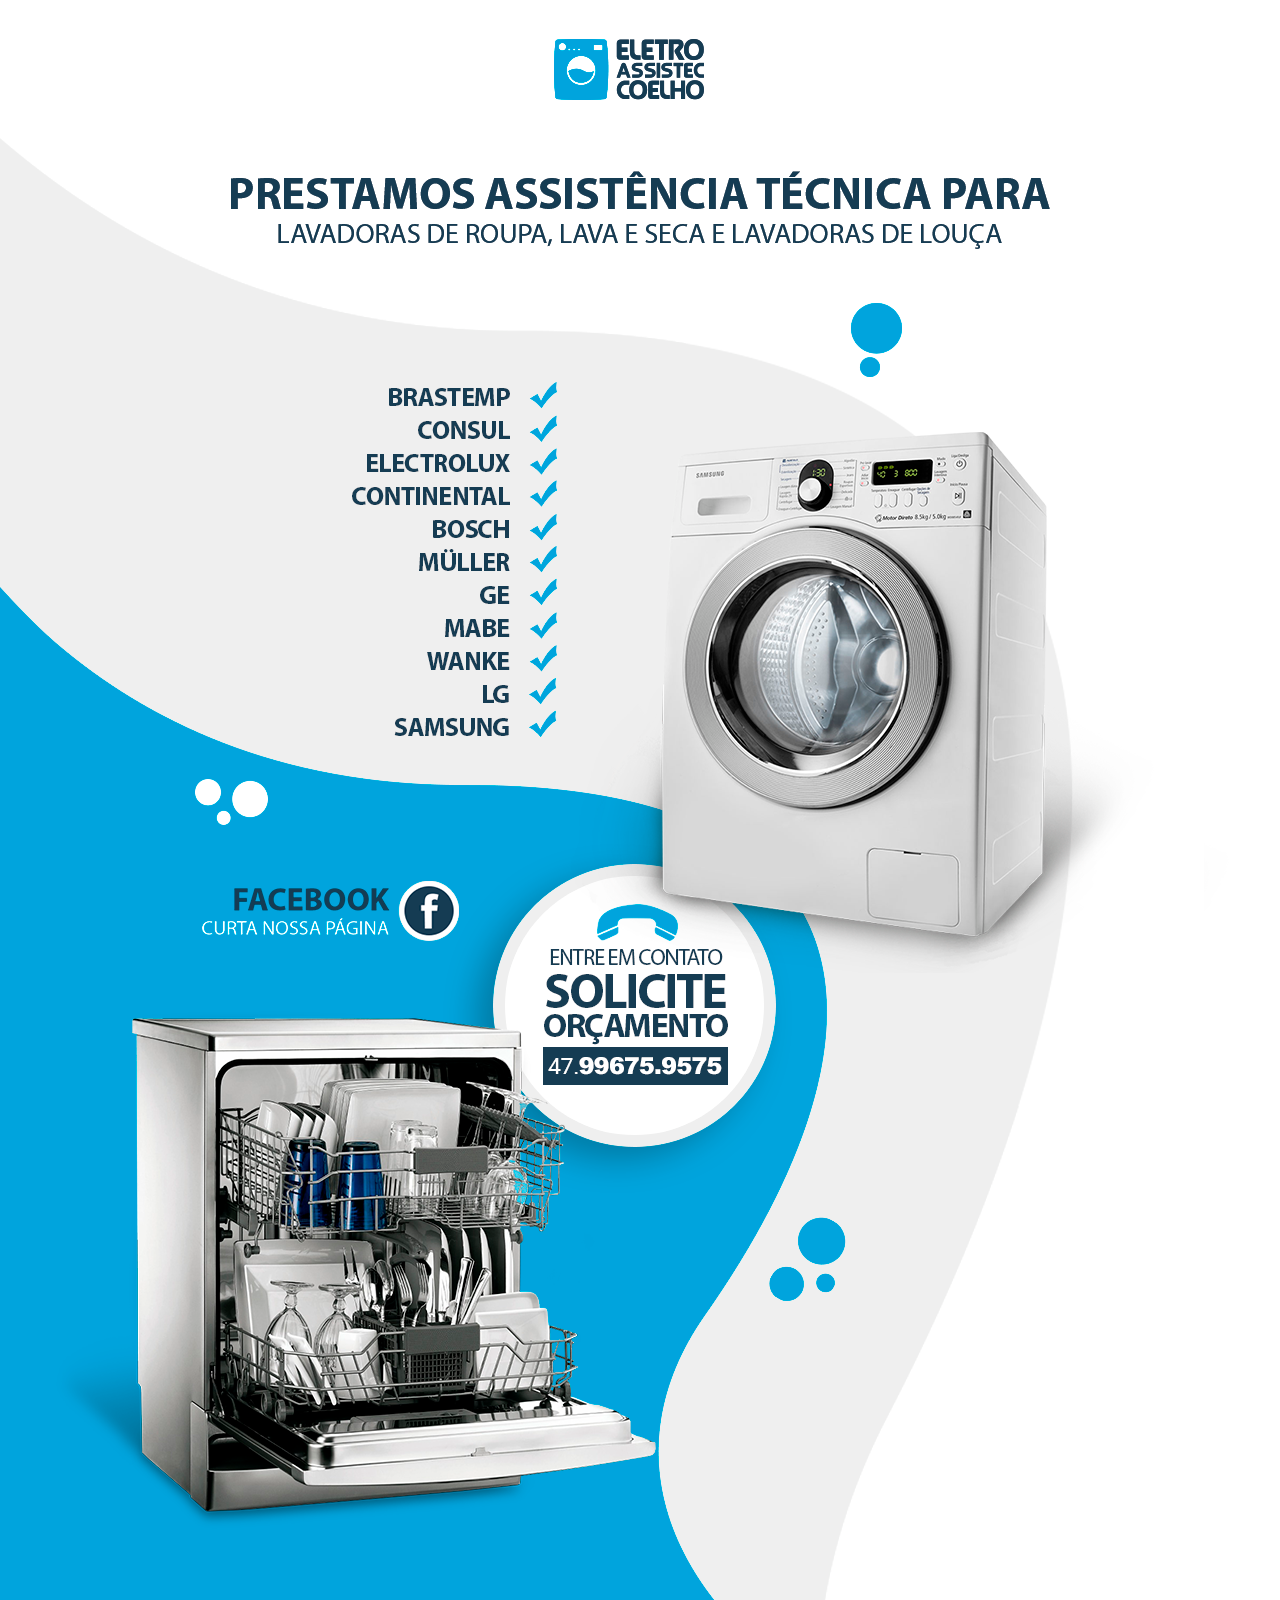
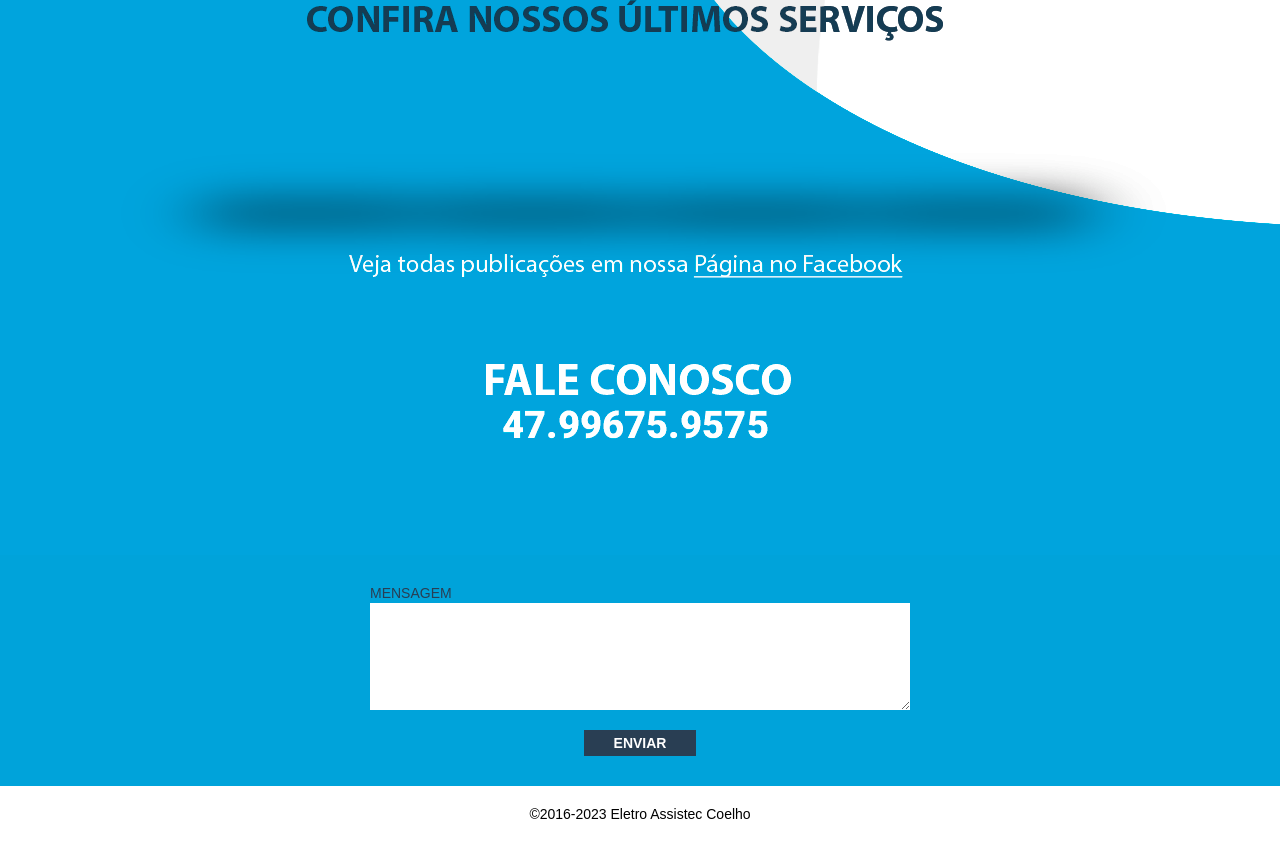
==== index.html @ fc6688aa "feat: install site" ====
<!DOCTYPE html>
<html>
  <head>
    <meta charset="utf-8" />
    <meta http-equiv="X-UA-Compatible" content="IE=edge" />
    <meta name="viewport" content="width=device-width,initial-scale=1" />
    <meta
      name="description"
      content="Conserto de máquinas de lavar roupas com qualidade e eficiência. Profissionais qualificados e atendimento ágil. Agende sua visita com a Assistec Coelho"
    />
    <meta
      name="keywords"
      content="Assistencia técnica, Brastemp, consul, electrolux, continental, bosch, müller, GE, Mabe, Wanke, LG, Samsung"
    />
    <title>Eletro Assistec Coelho</title>
    <link rel="icon" href="favicon.ico" />
    <style>
      * {
        -moz-box-sizing: border-box;
        -webkit-box-sizing: border-box;
        box-sizing: border-box;
      }
      html {
        -webkit-user-select: none;
        -moz-user-select: none;
        -ms-user-select: none;
        user-select: none;
      }
      body {
        background-repeat: no-repeat;
        background-position: center top;
        font: 14px 'Myriad Pro', Myriad, 'Liberation Sans', 'Nimbus Sans L',
          'Helvetica Neue', Helvetica, Arial, sans-serif;
        margin: 0;
      }
      @media (min-width: 650px) {
        body {
          background-image: url('img/screen-650.png');
        }
      }
      @media (min-width: 1040px) {
        body {
          background-image: url('img/screen-1024.png');
        }
      }
      footer {
        color: #000;
        line-height: 4em;
        text-align: center;
      }
      img {
        border: 0;
        display: block;
        margin: 0 auto;
      }
      ul a {
        display: block;
      }
      main {
        border: 0;
        clip: rect(0, 0, 0, 0);
        height: 1px;
        margin: -1px;
        overflow: hidden;
        padding: 0;
        position: absolute;
        width: 1px;
      }
      .nowrap {
        white-space: nowrap;
      }
      .hidden-xs {
        display: none;
      }
      @media (min-width: 650px) {
        .hidden-xs {
          display: inline-block;
        }
      }
      .visible-sm {
        display: none;
      }
      @media (min-width: 650px) and (max-width: 1039px) {
        .visible-sm {
          display: inline-block;
        }
        img.visible-sm {
          display: block;
        }
      }
      .visible-xs {
        display: block;
      }
      @media (min-width: 650px) {
        .visible-xs {
          display: none;
        }
      }
      .visible-lg {
        display: none;
      }
      @media (min-width: 1040px) {
        .visible-lg {
          display: inline-block;
        }
        img.visible-lg {
          display: block;
        }
      }
      .text-center {
        text-align: center;
      }
      .form-container {
        background: #00a3da;
      }
      .btn {
        background: #293e53;
        border-radius: 0;
        border-width: 0;
        color: #fff;
        cursor: pointer;
        font-size: 14px;
        font-weight: bold;
        margin: 10px 0 0;
        padding: 5px 30px;
      }
      form {
        display: block;
        margin: 0 auto;
        max-width: 600px;
        overflow: hidden;
        padding: 30px;
      }
      label {
        color: #293e53;
        display: block;
        margin-bottom: 2px;
      }
      input,
      textarea {
        background: #fff;
        border-radius: 0;
        border-width: 0;
        display: block;
        padding: 10px;
        width: 100%;
      }
      textarea {
        height: 8em;
      }
      .form-control {
        margin-bottom: 10px;
        width: 100%;
      }
      @media (min-width: 650px) {
        .form-control {
          float: left;
          width: 48%;
        }
        .form-control:nth-child(even) {
          float: right;
        }
        .form-control.full-width {
          width: 100%;
        }
      }
      .jcarousel-wrapper {
        display: none;
        left: 50%;
        position: absolute;
      }
      @media (min-width: 650px) {
        .jcarousel-wrapper {
          display: block;
          margin-left: -250px;
          top: 1050px;
          width: 500px;
        }
      }
      @media (min-width: 1040px) {
        .jcarousel-wrapper {
          margin-left: -450px;
          top: 1680px;
          width: 900px;
        }
      }
      .jcarousel {
        overflow: hidden;
        position: relative;
        width: 100%;
      }
      .jcarousel a {
        background: #fff;
        display: block;
        margin: 0 5px;
        padding-top: 75%;
        position: relative;
      }
      .jcarousel img {
        display: block;
        height: auto !important;
        left: 50%;
        position: absolute;
        top: 50%;
        -moz-transform: translate(-50%, -50%);
        -webkit-transform: translate(-50%, -50%);
        transform: translate(-50%, -50%);
        width: 100%;
      }
      .jcarousel li {
        width: 200px;
        float: left;
      }
      .jcarousel ul {
        list-style: none;
        margin: 0;
        padding: 0;
        position: relative;
        width: 20000em;
      }
      .jcarousel-control {
        background: #293e53;
        border-radius: 50%;
        color: #fff;
        height: 50px;
        line-height: 40px;
        margin-top: -25px;
        position: absolute;
        text-align: center;
        text-decoration: none;
        top: 50%;
        width: 50px;
      }
      .jcarousel-control::before {
        border-color: transparent;
        border-style: solid;
        border-width: 13px;
        content: '';
        font-size: 0;
      }
      .jcarousel-control-prev {
        left: -55px;
      }
      .jcarousel-control-prev::before {
        border-left-width: 0;
        border-right-color: white;
        margin-left: -5px;
      }
      .jcarousel-control-next {
        right: -55px;
      }
      .jcarousel-control-next::before {
        border-left-color: white;
        border-right-width: 0;
        margin-right: -5px;
      }
      .alert {
        border-radius: 4px;
        border: 1px solid transparent;
        box-shadow: 3px 2px 7px rgba(0, 0, 0, 0.5);
        font-size: 120%;
        left: 50%;
        margin: 15px;
        padding: 20px 30px;
        position: fixed;
        top: 0;
        transform: translate(-50%, 0);
      }
      .alert > *:first-child {
        margin-top: 0;
      }
      .alert > *:last-child {
        margin-bottom: 0;
      }
      .alert.success {
        color: #3c763d;
        background-color: #dff0d8;
        border-color: #d6e9c6;
      }
      .alert.warning {
        color: #8a6d3b;
        background-color: #fcf8e3;
        border-color: #faebcc;
      }
      .developer {
        background: url('img/grupow.png') no-repeat center;
        display: inline-block;
        height: 11px;
        overflow: hidden;
        text-indent: -999em;
        width: 69px;
      }
    </style>
  </head>
  <body>
    <main>
      <header>
        <h1>Eletro Assistec Coelho</h1>
        <h2>
          Procurando assistência técnica confiável para consertar sua máquina de lavar roupas, lava e seca?
          A Assistec Coelho oferece serviços especializados em reparos de máquinas de lavar roupas, lava e seca e lavadoras de louça com profissionais qualificados e experientes.
          Entre em contato conosco para agendar uma visita técnica e ter sua máquina funcionando como nova novamente!
        </h2>
      </header>
      <ul>
        <li>Brastemp</li>
        <li>Consul</li>
        <li>Electrolux</li>
        <li>Continental</li>
        <li>Bosch</li>
        <li>M&uuml;ller</li>
        <li>GE</li>
        <li>Mabe</li>
        <li>Wanke</li>
        <li>LG</li>
        <li>Samsung</li>
      </ul>
      <h3>Entre em contato solicite orçamento</h3>
      <address>
        <ul>
          <li>47 9 9675-9575 (Tim)</li>
        </ul>
      </address>
    </main>

    <!-- XS -->
    <img
      usemap="#map-xs"
      class="visible-xs"
      src="img/screen.png"
      width="650"
      height="1218"
      orgWidth="650"
      orgHeight="1218"
      alt=""
      style="width: 100% !important; height: auto !important"
    />
    <!-- SM -->
    <img
      usemap="#map-sm"
      class="visible-sm"
      src="img/blank-650.png"
      width="650"
      height="1373"
      orgWidth="650"
      orgHeight="1373"
      alt=""
    />
    <!-- LG -->
    <img
      usemap="#map-lg"
      class="visible-lg"
      src="img/blank-1024.png"
      width="1024"
      height="2155"
      orgWidth="1024"
      orgHeight="2155"
      alt=""
    />

    <div class="form-container">
      <form action="https://wa.me/5547996759575" method="GET" enctype="multipart/form-data">
        <div class="form-control full-width">
          <label for="mensagem">MENSAGEM</label>
          <textarea name="text" id="mensagem" required></textarea>
        </div>

        <div class="text-center">
          <button type="submit" class="btn">ENVIAR</button>
        </div>
      </form>
    </div>

    <footer>
      <span class="nowrap">&copy;2016-2023 Eletro Assistec Coelho</span>
      <!-- &nbsp; | &nbsp;
      <span class="nowrap">
        <span class="hidden-xs">Desenvolvimento</span>
        <a href="http://www.grupow.com.br/" target="_blank" class="developer"
          >GRUPOW</a
        >
      </span> -->
    </footer>

    <!-- XS -->
    <map id="map-xs" name="map-xs">
      <area
        title="Solicite orçamento"
        shape="rect"
        coords="204,341,422,563"
        target="_blank"
        href="https://wa.me/5547996759575"
      />
      <area
        title="Curta nossa página"
        shape="rect"
        coords="216,949,434,1021"
        target="_blank"
        href="https://www.facebook.com/Eletromaquinasdelavarroupascoelho/"
      />
    </map>
    <!-- SM -->
    <map id="map-sm" name="map-sm">
      <area
        title="Solicite orçamento"
        shape="rect"
        coords="229,545,409,732"
        target="_blank"
        href="https://wa.me/5547996759575"
      />
      <area
        title="Curta nossa página"
        shape="rect"
        coords="40,553,220,603"
        target="_blank"
        href="https://www.facebook.com/Eletromaquinasdelavarroupascoelho/"
      />
      <area
        title="Curta nossa página"
        shape="rect"
        coords="356,1172,505,1193"
        target="_blank"
        href="https://www.facebook.com/Eletromaquinasdelavarroupascoelho/"
      />
    </map>
    <!-- LG -->
    <map id="map-lg" name="map-lg">
      <area
        title="Solicite orçamento"
        shape="rect"
        coords="361,859,654,1154"
        target="_blank"
        href="https://wa.me/5547996759575"
      />
      <area
        title="Curta nossa página"
        shape="rect"
        coords="62,874,345,946"
        target="_blank"
        href="https://www.facebook.com/Eletromaquinasdelavarroupascoelho/"
      />
      <area
        title="Curta nossa página"
        shape="rect"
        coords="551,1830,798,1894"
        target="_blank"
        href="https://www.facebook.com/Eletromaquinasdelavarroupascoelho/"
      />
    </map>

    <script
      src="https://code.jquery.com/jquery-1.12.3.min.js"
      integrity="sha256-aaODHAgvwQW1bFOGXMeX+pC4PZIPsvn2h1sArYOhgXQ="
      crossorigin="anonymous"
    ></script>
    <script src="js/jquery.rwdImageMaps.min.js"></script>
    <script src="js/jquery.jcarousel.min.js"></script>
    <script src="js/jquery.maskedinput.min.js"></script>
    <script src="vendor/fancybox/jquery.fancybox.pack.js"></script>
    <link rel="stylesheet" href="vendor/fancybox/jquery.fancybox.css" />
    <script>
      $(document).ready(function (e) {
        $('[type="tel"]')
          .focusout(function () {
            var p, e;
            e = $(this);
            e.unmask();
            p = e.val().replace(/\D/g, '');
            if (p.length > 10) {
              e.mask('(99) 99999-999?9');
            } else {
              e.mask('(99) 9999-9999?9');
            }
          })
          .trigger('focusout');

        $('[rel="fancybox"]').fancybox();
        $('img[usemap]').rwdImageMaps();

        $('.jcarousel')
          .on('jcarousel:reload jcarousel:create', function () {
            var carousel = $(this),
              width = carousel.innerWidth();
            if (width >= 900) {
              width = width / 5;
            } else {
              width = width / 4;
            }
            carousel.jcarousel('items').css('width', Math.ceil(width) + 'px');
          })
          .jcarousel({ wrap: 'circular' });

        $('.jcarousel-control-prev').jcarouselControl({ target: '-=1' });
        $('.jcarousel-control-next').jcarouselControl({ target: '+=1' });
      });
    </script>
  </body>
</html>
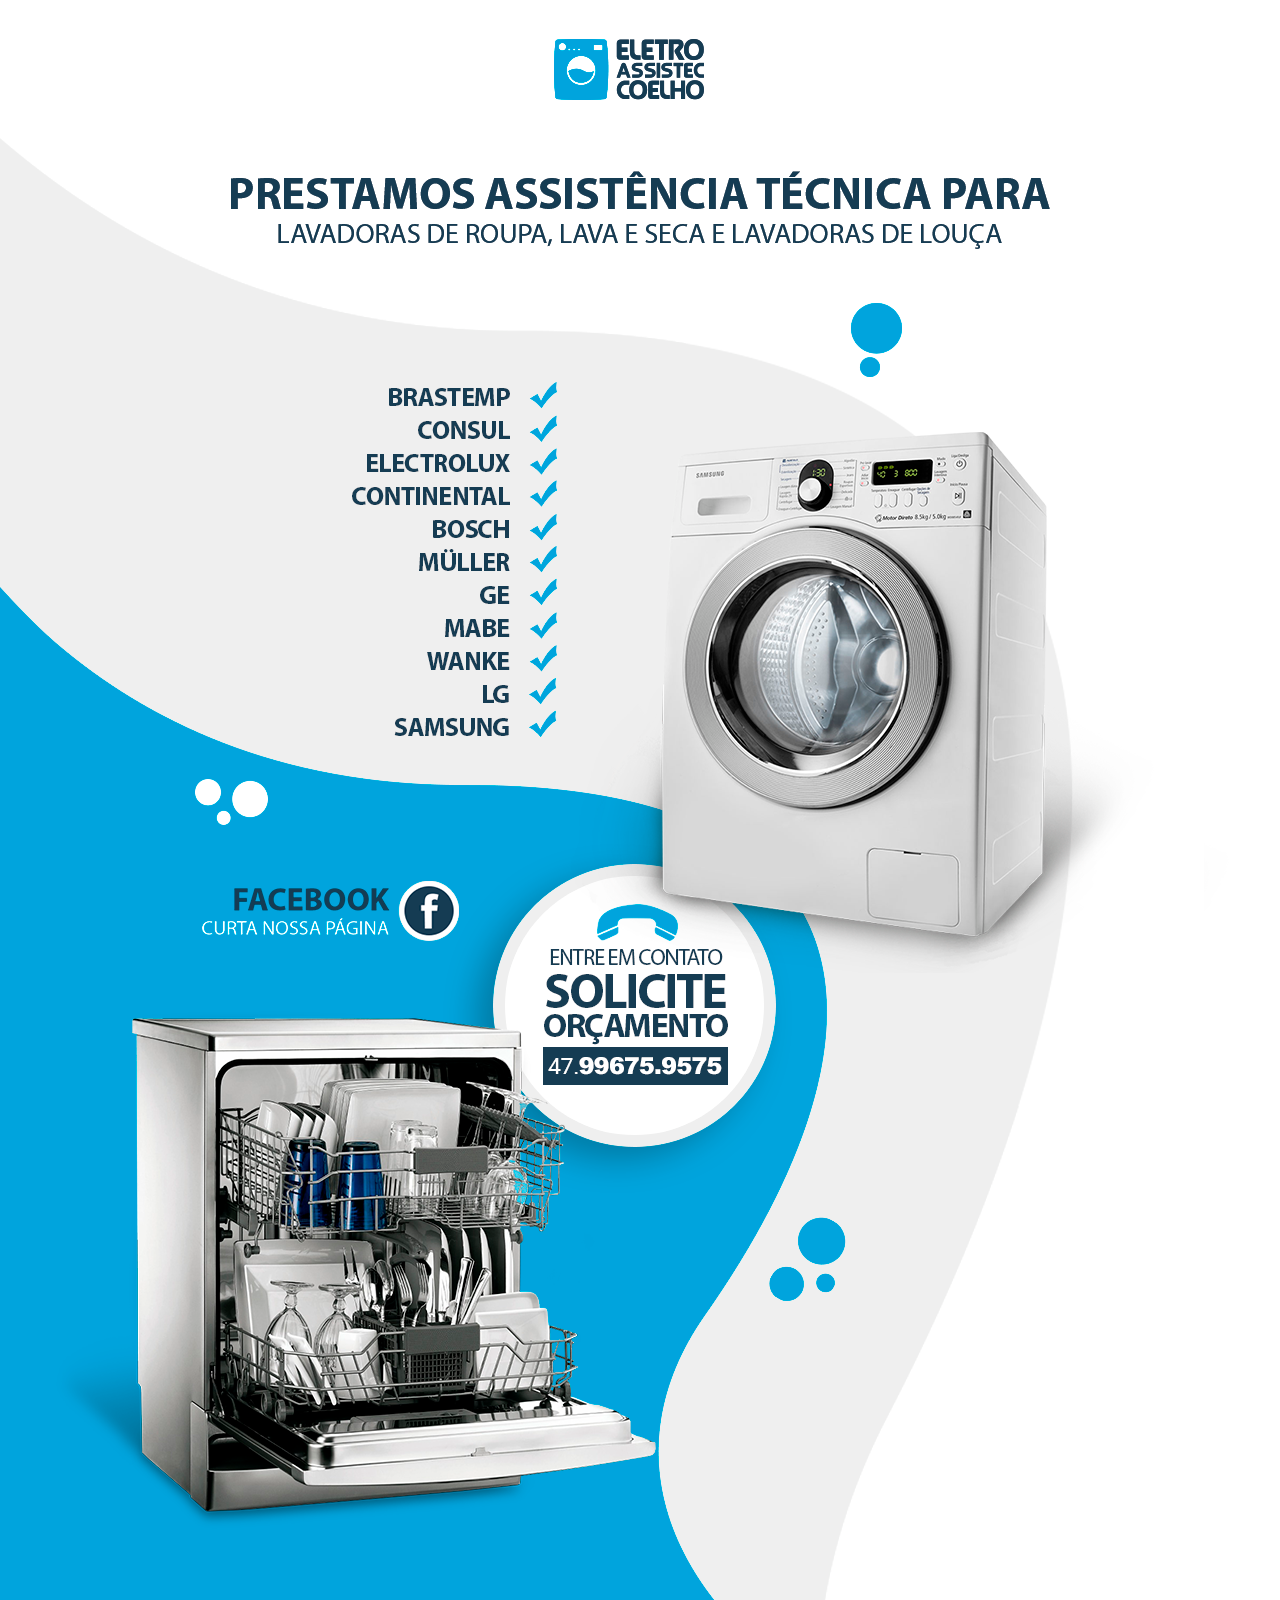
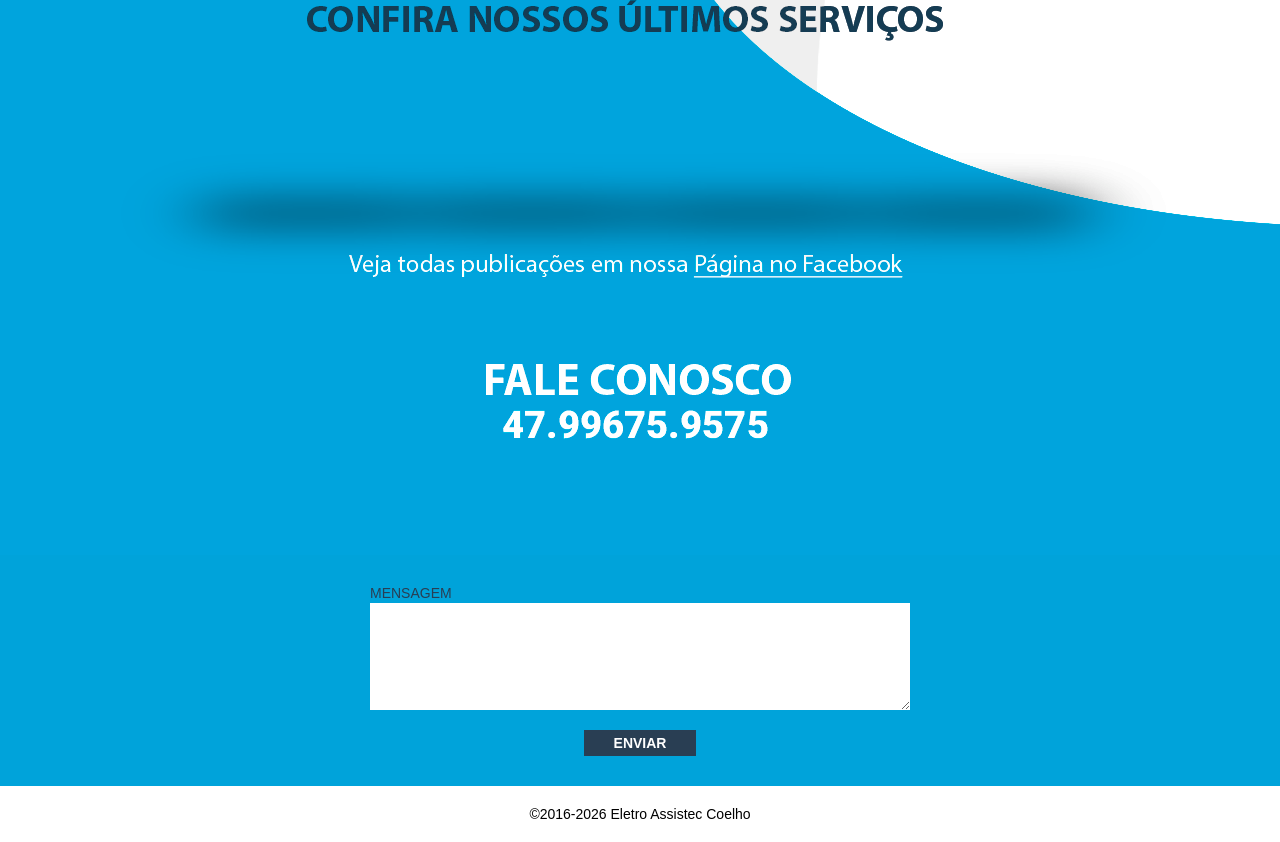
==== commit 0ad0fb0a: "feat: add google tag" ====
--- a/index.html
+++ b/index.html
@@ -14,6 +14,15 @@
     />
     <title>Eletro Assistec Coelho</title>
     <link rel="icon" href="favicon.ico" />
+    <!-- Google tag (gtag.js) -->
+    <script async src="https://www.googletagmanager.com/gtag/js?id=AW-932054382"></script>
+    <script>
+      window.dataLayer = window.dataLayer || [];
+      function gtag(){dataLayer.push(arguments);}
+      gtag('js', new Date());
+
+      gtag('config', 'AW-932054382');
+    </script>
     <style>
       * {
         -moz-box-sizing: border-box;
@@ -372,7 +381,7 @@
     </div>
 
     <footer>
-      <span class="nowrap">&copy;2016-2023 Eletro Assistec Coelho</span>
+      <span class="nowrap">&copy;2016-2026 Eletro Assistec Coelho</span>
       <!-- &nbsp; | &nbsp;
       <span class="nowrap">
         <span class="hidden-xs">Desenvolvimento</span>
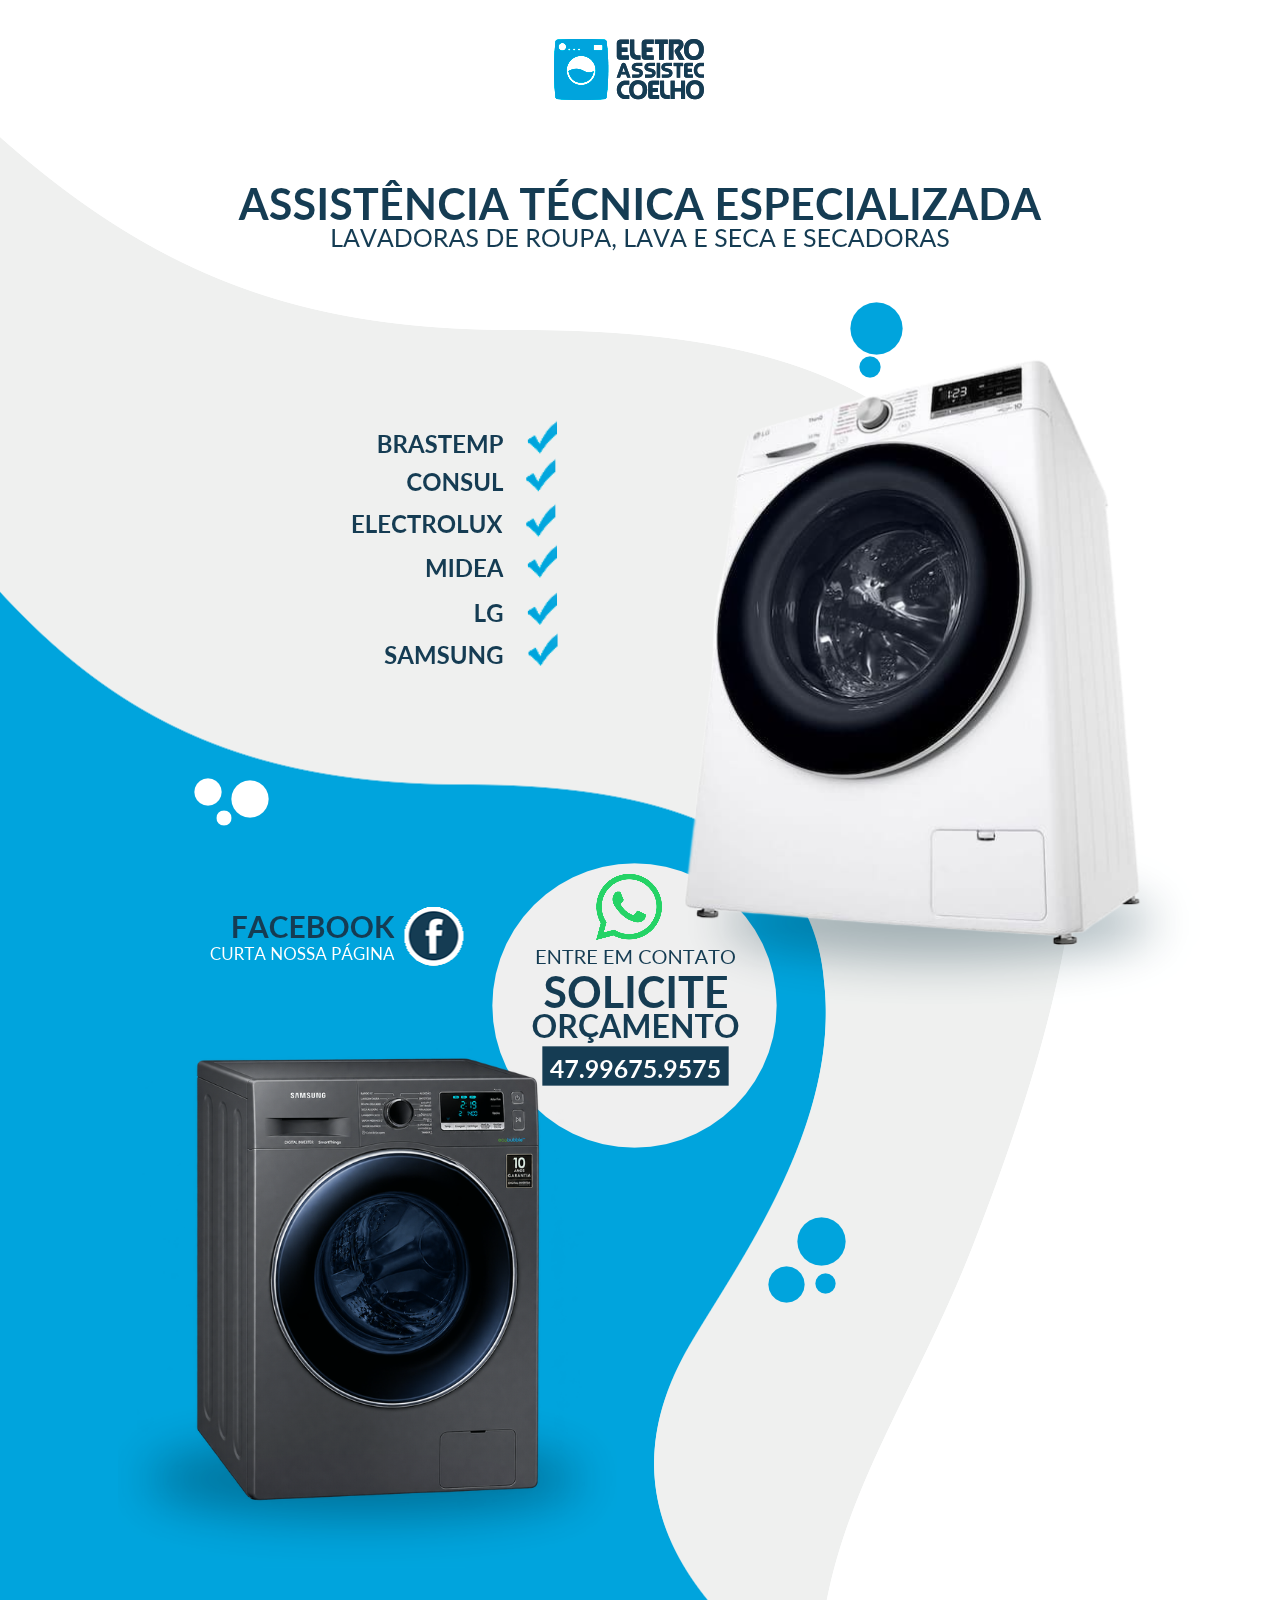
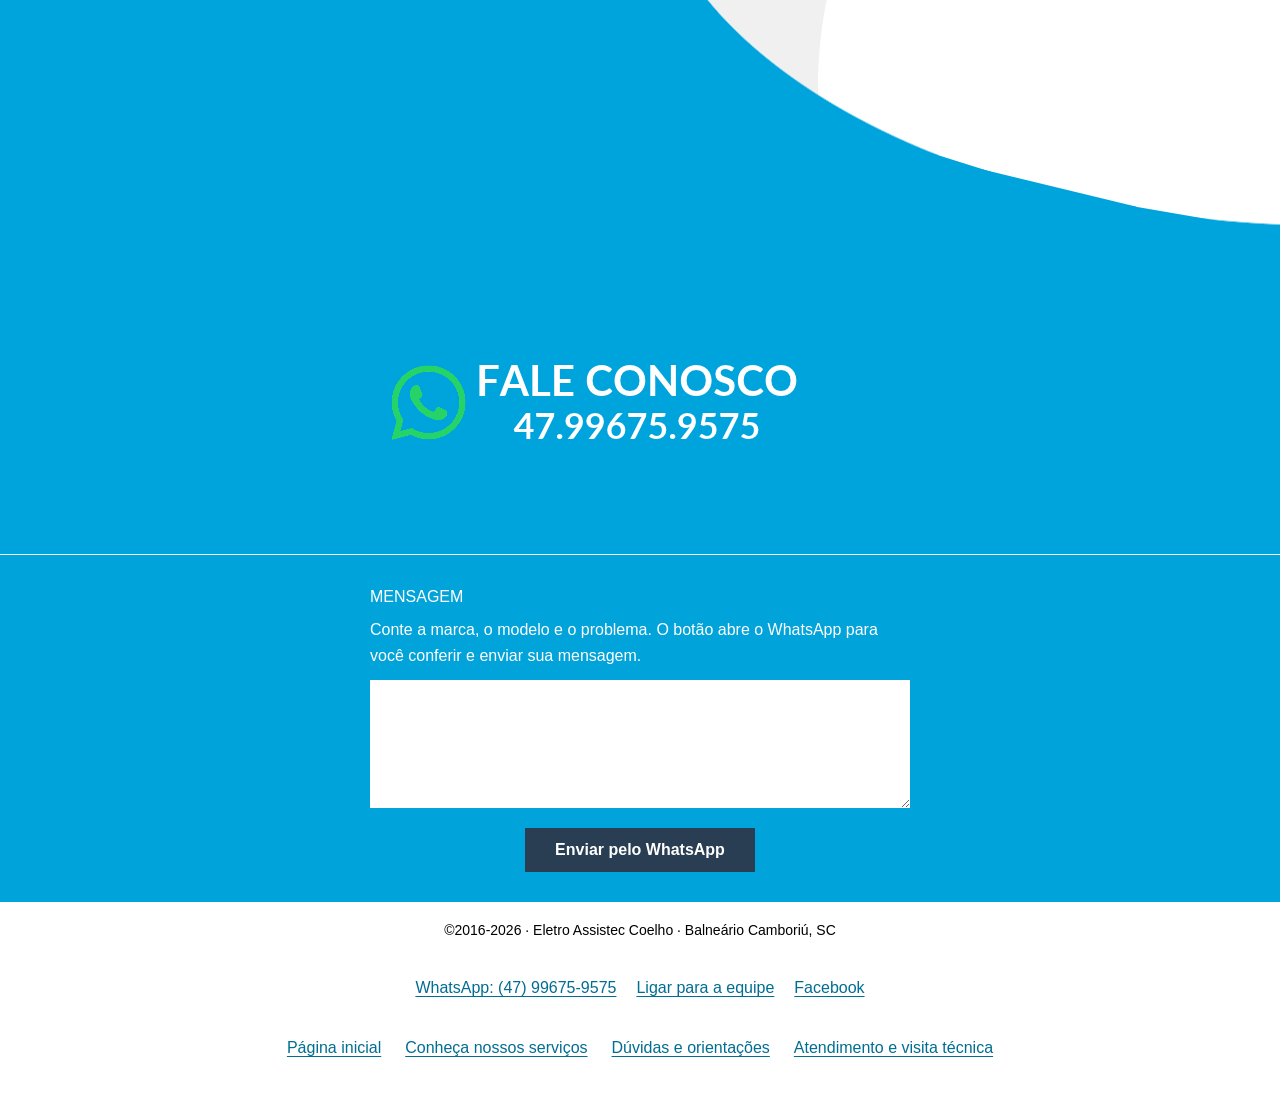
==== commit d6dc62c8: "feature: new pages and change background-image" ====
--- a/index.html
+++ b/index.html
@@ -1,19 +1,122 @@
 <!DOCTYPE html>
-<html>
+<html lang="pt-BR">
   <head>
     <meta charset="utf-8" />
     <meta http-equiv="X-UA-Compatible" content="IE=edge" />
     <meta name="viewport" content="width=device-width,initial-scale=1" />
-    <meta
-      name="description"
-      content="Conserto de máquinas de lavar roupas com qualidade e eficiência. Profissionais qualificados e atendimento ágil. Agende sua visita com a Assistec Coelho"
-    />
-    <meta
-      name="keywords"
-      content="Assistencia técnica, Brastemp, consul, electrolux, continental, bosch, müller, GE, Mabe, Wanke, LG, Samsung"
-    />
-    <title>Eletro Assistec Coelho</title>
+    <meta name="description" content="Assistência técnica especializada em máquinas de lavar, lava e seca e secadoras em Balneário Camboriú. Atendimento no local, visita e orçamento gratuitos.">
+    <title>Assistência técnica especializada em Balneário Camboriú | Eletro Assistec Coelho</title>
     <link rel="icon" href="favicon.ico" />
+    <link rel="canonical" href="https://eletroassisteccoelho.com.br/">
+    <link rel="stylesheet" href="css/conteudos.css" />
+    <meta property="og:type" content="website" />
+    <meta property="og:locale" content="pt_BR" />
+    <meta property="og:site_name" content="Eletro Assistec Coelho" />
+    <meta property="og:title" content="Assistência técnica especializada em Balneário Camboriú | Eletro Assistec Coelho">
+    <meta property="og:description" content="Assistência técnica especializada em máquinas de lavar, lava e seca e secadoras em Balneário Camboriú. Atendimento no local, visita e orçamento gratuitos.">
+    <meta property="og:url" content="https://eletroassisteccoelho.com.br/">
+    <meta property="og:image" content="https://eletroassisteccoelho.com.br/img/stationery.png" />
+    <meta property="og:image:alt" content="Eletro Assistec Coelho" />
+    <meta property="og:image:width" content="600">
+    <meta property="og:image:height" content="220">
+    <meta name="twitter:card" content="summary">
+    <meta name="twitter:title" content="Assistência técnica especializada em Balneário Camboriú | Eletro Assistec Coelho">
+    <meta name="twitter:description" content="Assistência técnica especializada em máquinas de lavar, lava e seca e secadoras em Balneário Camboriú. Atendimento no local, visita e orçamento gratuitos.">
+    <meta name="twitter:image" content="https://eletroassisteccoelho.com.br/img/stationery.png">
+    <meta name="twitter:image:alt" content="Eletro Assistec Coelho">
+    <link rel="describedby" href="llms.txt" type="text/plain">
+  <link rel="alternate" type="text/markdown" href="index.html.md" title="Versão em texto">
+  <script type="application/ld+json">
+{
+  "@context": "https://schema.org",
+  "@graph": [
+    {
+      "@type": "Organization",
+      "@id": "https://eletroassisteccoelho.com.br/#empresa",
+      "name": "Eletro Assistec Coelho",
+      "url": "https://eletroassisteccoelho.com.br/",
+      "telephone": "+5547996759575",
+      "logo": "https://eletroassisteccoelho.com.br/img/stationery.png",
+      "areaServed": {
+        "@type": "City",
+        "name": "Balneário Camboriú",
+        "containedInPlace": {
+          "@type": "State",
+          "name": "Santa Catarina",
+          "containedInPlace": {
+            "@type": "Country",
+            "name": "Brasil"
+          }
+        }
+      },
+      "sameAs": [
+        "https://www.facebook.com/assisteccoelho/",
+        "https://share.google/2EQlhfNVgxlwBOWjh"
+      ],
+      "description": "A Eletro Assistec Coelho oferece assistência técnica especializada para máquinas de lavar roupa, lava e seca e secadoras das marcas LG, Samsung, Midea, Brastemp, Consul e Electrolux. Realiza manutenção preventiva e corretiva, instalação, limpeza e higienização, troca de peças danificadas e reparo de placas eletrônicas. Atendimento no local em Balneário Camboriú, com visita e orçamento gratuitos, agilidade, qualidade e confiança.",
+      "contactPoint": {
+        "@type": "ContactPoint",
+        "contactType": "atendimento ao cliente",
+        "telephone": "+5547996759575",
+        "availableLanguage": "Português",
+        "url": "https://wa.me/5547996759575"
+      },
+      "slogan": "Qualidade e confiança em cada serviço!"
+    },
+    {
+      "@type": "Service",
+      "@id": "https://eletroassisteccoelho.com.br/#atendimento",
+      "name": "Assistência técnica especializada para lavadoras, lava e seca e secadoras",
+      "provider": {
+        "@id": "https://eletroassisteccoelho.com.br/#empresa"
+      },
+      "areaServed": {
+        "@type": "City",
+        "name": "Balneário Camboriú",
+        "containedInPlace": {
+          "@type": "State",
+          "name": "Santa Catarina",
+          "containedInPlace": {
+            "@type": "Country",
+            "name": "Brasil"
+          }
+        }
+      },
+      "description": "Assistência técnica especializada no local em Balneário Camboriú, com visita e orçamento gratuitos, agilidade, qualidade e confiança.",
+      "url": "https://eletroassisteccoelho.com.br/",
+      "serviceType": "Manutenção preventiva e corretiva, instalação, limpeza e higienização, troca de peças danificadas e reparo de placas eletrônicas",
+      "termsOfService": "https://eletroassisteccoelho.com.br/visita-tecnica-gratuita.html"
+    },
+    {
+      "@type": "WebSite",
+      "@id": "https://eletroassisteccoelho.com.br/#site",
+      "url": "https://eletroassisteccoelho.com.br/",
+      "name": "Eletro Assistec Coelho",
+      "inLanguage": "pt-BR",
+      "publisher": {
+        "@id": "https://eletroassisteccoelho.com.br/#empresa"
+      }
+    },
+    {
+      "@type": "WebPage",
+      "@id": "https://eletroassisteccoelho.com.br/#pagina",
+      "url": "https://eletroassisteccoelho.com.br/",
+      "name": "Assistência técnica especializada em Balneário Camboriú | Eletro Assistec Coelho",
+      "description": "Assistência técnica especializada em máquinas de lavar, lava e seca e secadoras em Balneário Camboriú. Atendimento no local, visita e orçamento gratuitos.",
+      "inLanguage": "pt-BR",
+      "isPartOf": {
+        "@id": "https://eletroassisteccoelho.com.br/#site"
+      },
+      "mainEntity": {
+        "@id": "https://eletroassisteccoelho.com.br/#atendimento"
+      },
+      "about": {
+        "@id": "https://eletroassisteccoelho.com.br/#empresa"
+      }
+    }
+  ]
+}
+  </script>
     <!-- Google tag (gtag.js) -->
     <script async src="https://www.googletagmanager.com/gtag/js?id=AW-932054382"></script>
     <script>
@@ -29,12 +132,6 @@
         -webkit-box-sizing: border-box;
         box-sizing: border-box;
       }
-      html {
-        -webkit-user-select: none;
-        -moz-user-select: none;
-        -ms-user-select: none;
-        user-select: none;
-      }
       body {
         background-repeat: no-repeat;
         background-position: center top;
@@ -45,11 +142,13 @@
       @media (min-width: 650px) {
         body {
           background-image: url('img/screen-650.png');
+          background-image: image-set(url('img/screen-650.webp') type('image/webp'), url('img/screen-650.png') type('image/png'));
         }
       }
       @media (min-width: 1040px) {
         body {
           background-image: url('img/screen-1024.png');
+          background-image: image-set(url('img/screen-1024.webp') type('image/webp'), url('img/screen-1024.png') type('image/png'));
         }
       }
       footer {
@@ -64,16 +163,6 @@
       }
       ul a {
         display: block;
-      }
-      main {
-        border: 0;
-        clip: rect(0, 0, 0, 0);
-        height: 1px;
-        margin: -1px;
-        overflow: hidden;
-        padding: 0;
-        position: absolute;
-        width: 1px;
       }
       .nowrap {
         white-space: nowrap;
@@ -141,7 +230,7 @@
         padding: 30px;
       }
       label {
-        color: #293e53;
+        color: #006d92;
         display: block;
         margin-bottom: 2px;
       }
@@ -291,46 +380,39 @@
         background-color: #fcf8e3;
         border-color: #faebcc;
       }
-      .developer {
-        background: url('img/grupow.png') no-repeat center;
-        display: inline-block;
-        height: 11px;
-        overflow: hidden;
-        text-indent: -999em;
-        width: 69px;
-      }
     </style>
-  </head>
-  <body>
-    <main>
+    <link rel="stylesheet" href="css/acessibilidade.css">
+</head>
+  <body class="home-page">
+    <nav class="skip-navigation" aria-label="Atalhos de navegação">
+      <a class="skip-link" href="#contato">Pular para o formulário de contato</a>
+      <a class="skip-link" href="visita-tecnica-gratuita.html">Ler informações de atendimento em texto</a>
+    </nav>
+    <main id="conteudo" tabindex="-1">
+    <div class="visually-hidden">
       <header>
         <h1>Eletro Assistec Coelho</h1>
-        <h2>
-          Procurando assistência técnica confiável para consertar sua máquina de lavar roupas, lava e seca?
-          A Assistec Coelho oferece serviços especializados em reparos de máquinas de lavar roupas, lava e seca e lavadoras de louça com profissionais qualificados e experientes.
-          Entre em contato conosco para agendar uma visita técnica e ter sua máquina funcionando como nova novamente!
-        </h2>
+        <p>
+          Assistência técnica especializada no conserto de máquinas de lavar roupa convencionais, lava e seca e secadoras em Balneário Camboriú.
+          Atendimento profissional, com agilidade, qualidade e confiança, exclusivamente no local.
+          Visita gratuita e orçamento sem custo. Entre em contato para combinar seu atendimento.
+        </p>
       </header>
       <ul>
         <li>Brastemp</li>
         <li>Consul</li>
         <li>Electrolux</li>
-        <li>Continental</li>
-        <li>Bosch</li>
-        <li>M&uuml;ller</li>
-        <li>GE</li>
-        <li>Mabe</li>
-        <li>Wanke</li>
+        <li>Midea</li>
         <li>LG</li>
         <li>Samsung</li>
       </ul>
-      <h3>Entre em contato solicite orçamento</h3>
+      <h2>Contato e orçamento</h2>
       <address>
         <ul>
-          <li>47 9 9675-9575 (Tim)</li>
+          <li>Telefone e WhatsApp: (47) 99675-9575</li>
         </ul>
       </address>
-    </main>
+    </div>
 
     <!-- XS -->
     <img
@@ -341,9 +423,30 @@
       height="1218"
       orgWidth="650"
       orgHeight="1218"
-      alt=""
+      alt="Eletro Assistec Coelho: assistência técnica especializada para máquinas de lavar, lava e seca e secadoras. Links para orçamento e Facebook."
       style="width: 100% !important; height: auto !important"
     />
+    <map id="map-xs" name="map-xs">
+      <area
+        alt="Solicitar orçamento pelo WhatsApp (abre em nova aba)"
+        title="Solicite orçamento"
+        shape="rect"
+        coords="204,341,422,563"
+        target="_blank"
+        rel="noopener noreferrer"
+        href="https://wa.me/5547996759575"
+      />
+      <area
+        alt="Visitar o Facebook da Eletro Assistec Coelho (abre em nova aba)"
+        title="Curta nossa página"
+        shape="rect"
+        coords="216,949,434,1021"
+        target="_blank"
+        rel="noopener noreferrer"
+        href="https://www.facebook.com/assisteccoelho/"
+      />
+    </map>
+
     <!-- SM -->
     <img
       usemap="#map-sm"
@@ -353,8 +456,38 @@
       height="1373"
       orgWidth="650"
       orgHeight="1373"
-      alt=""
+      alt="Eletro Assistec Coelho: assistência técnica especializada para máquinas de lavar, lava e seca e secadoras. Links para orçamento e Facebook."
     />
+    <map id="map-sm" name="map-sm">
+      <area
+        alt="Solicitar orçamento pelo WhatsApp (abre em nova aba)"
+        title="Solicite orçamento"
+        shape="rect"
+        coords="229,545,409,732"
+        target="_blank"
+        rel="noopener noreferrer"
+        href="https://wa.me/5547996759575"
+      />
+      <area
+        alt="Visitar o Facebook da Eletro Assistec Coelho (abre em nova aba)"
+        title="Curta nossa página"
+        shape="rect"
+        coords="40,553,220,603"
+        target="_blank"
+        rel="noopener noreferrer"
+        href="https://www.facebook.com/assisteccoelho/"
+      />
+      <area
+        alt="Visitar o Facebook da Eletro Assistec Coelho (abre em nova aba)"
+        title="Curta nossa página"
+        shape="rect"
+        coords="356,1172,505,1193"
+        target="_blank"
+        rel="noopener noreferrer"
+        href="https://www.facebook.com/assisteccoelho/"
+      />
+    </map>
+
     <!-- LG -->
     <img
       usemap="#map-lg"
@@ -364,98 +497,69 @@
       height="2155"
       orgWidth="1024"
       orgHeight="2155"
-      alt=""
+      alt="Eletro Assistec Coelho: assistência técnica especializada para máquinas de lavar, lava e seca e secadoras. Links para orçamento e Facebook."
     />
-
-    <div class="form-container">
+    <map id="map-lg" name="map-lg">
+      <area
+        alt="Solicitar orçamento pelo WhatsApp (abre em nova aba)"
+        title="Solicite orçamento"
+        shape="rect"
+        coords="361,859,654,1154"
+        target="_blank"
+        rel="noopener noreferrer"
+        href="https://wa.me/5547996759575"
+      />
+      <area
+        alt="Visitar o Facebook da Eletro Assistec Coelho (abre em nova aba)"
+        title="Curta nossa página"
+        shape="rect"
+        coords="62,904,345,966"
+        target="_blank"
+        rel="noopener noreferrer"
+        href="https://www.facebook.com/assisteccoelho/"
+      />
+      <area
+        alt="Visitar o Facebook da Eletro Assistec Coelho (abre em nova aba)"
+        title="Curta nossa página"
+        shape="rect"
+        coords="551,1830,798,1894"
+        target="_blank"
+        rel="noopener noreferrer"
+        href="https://www.facebook.com/assisteccoelho/"
+      />
+    </map>
+
+
+    <section class="form-container" id="contato" tabindex="-1" aria-labelledby="contato-titulo">
+      <h2 class="visually-hidden" id="contato-titulo">Solicitar atendimento pelo WhatsApp</h2>
       <form action="https://wa.me/5547996759575" method="GET" enctype="multipart/form-data">
         <div class="form-control full-width">
           <label for="mensagem">MENSAGEM</label>
-          <textarea name="text" id="mensagem" required></textarea>
+          <p class="form-help" id="mensagem-ajuda">Conte a marca, o modelo e o problema. O botão abre o WhatsApp para você conferir e enviar sua mensagem.</p>
+          <textarea name="text" id="mensagem" aria-describedby="mensagem-ajuda" spellcheck="true" required></textarea>
         </div>
 
         <div class="text-center">
-          <button type="submit" class="btn">ENVIAR</button>
+          <button type="submit" class="btn">Enviar pelo WhatsApp</button>
         </div>
       </form>
-    </div>
+    </section>
+    </main>
 
     <footer>
-      <span class="nowrap">&copy;2016-2026 Eletro Assistec Coelho</span>
-      <!-- &nbsp; | &nbsp;
-      <span class="nowrap">
-        <span class="hidden-xs">Desenvolvimento</span>
-        <a href="http://www.grupow.com.br/" target="_blank" class="developer"
-          >GRUPOW</a
-        >
-      </span> -->
+      <span class="nowrap">©2016-2026 · Eletro Assistec Coelho · Balneário Camboriú, SC</span>
+      <nav class="home-contact-links" aria-label="Contato direto">
+        <a href="https://wa.me/5547996759575">WhatsApp: (47) 99675-9575</a>
+        <a href="tel:+5547996759575">Ligar para a equipe</a>
+        <a href="https://www.facebook.com/assisteccoelho/">Facebook</a>
+      </nav>
+      <nav class="home-content-links" aria-label="Dúvidas e orientações">
+        <a href="index.html">Página inicial</a>
+        <a href="servicos.html">Conheça nossos serviços</a>
+        <a href="duvidas-e-orientacoes.html">Dúvidas e orientações</a>
+        <a href="visita-tecnica-gratuita.html">Atendimento e visita técnica</a>
+      </nav>
     </footer>
-
-    <!-- XS -->
-    <map id="map-xs" name="map-xs">
-      <area
-        title="Solicite orçamento"
-        shape="rect"
-        coords="204,341,422,563"
-        target="_blank"
-        href="https://wa.me/5547996759575"
-      />
-      <area
-        title="Curta nossa página"
-        shape="rect"
-        coords="216,949,434,1021"
-        target="_blank"
-        href="https://www.facebook.com/Eletromaquinasdelavarroupascoelho/"
-      />
-    </map>
-    <!-- SM -->
-    <map id="map-sm" name="map-sm">
-      <area
-        title="Solicite orçamento"
-        shape="rect"
-        coords="229,545,409,732"
-        target="_blank"
-        href="https://wa.me/5547996759575"
-      />
-      <area
-        title="Curta nossa página"
-        shape="rect"
-        coords="40,553,220,603"
-        target="_blank"
-        href="https://www.facebook.com/Eletromaquinasdelavarroupascoelho/"
-      />
-      <area
-        title="Curta nossa página"
-        shape="rect"
-        coords="356,1172,505,1193"
-        target="_blank"
-        href="https://www.facebook.com/Eletromaquinasdelavarroupascoelho/"
-      />
-    </map>
-    <!-- LG -->
-    <map id="map-lg" name="map-lg">
-      <area
-        title="Solicite orçamento"
-        shape="rect"
-        coords="361,859,654,1154"
-        target="_blank"
-        href="https://wa.me/5547996759575"
-      />
-      <area
-        title="Curta nossa página"
-        shape="rect"
-        coords="62,874,345,946"
-        target="_blank"
-        href="https://www.facebook.com/Eletromaquinasdelavarroupascoelho/"
-      />
-      <area
-        title="Curta nossa página"
-        shape="rect"
-        coords="551,1830,798,1894"
-        target="_blank"
-        href="https://www.facebook.com/Eletromaquinasdelavarroupascoelho/"
-      />
-    </map>
 
     <script
       src="https://code.jquery.com/jquery-1.12.3.min.js"
--- a/css/conteudos.css
+++ b/css/conteudos.css
@@ -0,0 +1,88 @@
+/* A página inicial mantém o CSS original. Só estes links do rodapé são novos. */
+.home-content-links {
+  display: flex;
+  flex-wrap: wrap;
+  justify-content: center;
+  gap: .75rem 1.5rem;
+  max-width: 1024px;
+  margin: 0 auto;
+  padding: 0 20px 24px;
+  line-height: 1.6;
+}
+.home-content-links a { color: #006d92; text-underline-offset: 3px; }
+.home-content-links a:focus-visible { outline: 2px solid #293e53; outline-offset: 4px; }
+
+/* Estilos isolados das páginas internas; não alteram a arte ou os mapas da home. */
+.content-page {
+  margin: 0;
+  color: #293e53;
+  background: #fff;
+  font: 16px/1.75 'Myriad Pro', Myriad, 'Liberation Sans', 'Nimbus Sans L', 'Helvetica Neue', Helvetica, Arial, sans-serif;
+}
+.content-page *, .content-page *::before, .content-page *::after { box-sizing: border-box; }
+.content-page a { color: #006d92; text-underline-offset: 3px; }
+.content-page a:hover { text-decoration-thickness: 2px; }
+.content-page :focus-visible { outline: 3px solid #b35300; outline-offset: 4px; }
+.content-page .content-width { width: min(860px, calc(100% - 40px)); margin: 0 auto; }
+.content-page .content-header { padding: 24px 0 0; border-bottom: 5px solid #00a3da; }
+.content-page .brand { display: block; width: 158px; margin: 0 auto 22px; }
+.content-page .brand-window { display: block; position: relative; width: 158px; height: 68px; overflow: hidden; }
+.content-page .brand-window img { position: absolute; max-width: none; width: 600px; height: 220px; left: -223px; top: -77px; }
+.content-page .content-nav { display: flex; flex-wrap: wrap; justify-content: center; gap: 4px 22px; padding-bottom: 18px; }
+.content-page .content-nav a { font-size: 14px; color: #006d92; }
+.content-page .content-nav a[aria-current="page"] { font-weight: bold; }
+.content-page .skip-link { position: absolute; top: -100px; left: 12px; background: #fff; padding: 8px 12px; }
+.content-page .skip-link:focus { top: 12px; z-index: 1; }
+.content-page .breadcrumb { padding: 20px 0 0; font-size: 14px; }
+.content-page .breadcrumb ol { list-style: none; display: flex; flex-wrap: wrap; gap: 8px; padding: 0; margin: 0; }
+.content-page .breadcrumb li + li::before { content: '/'; padding-right: 8px; }
+.content-page main { padding: 34px 0 52px; }
+.content-page h1, .content-page h2, .content-page h3 { line-height: 1.25; }
+.content-page h1 { font-size: clamp(28px, 4vw, 38px); margin: 0 0 24px; }
+.content-page h2 { font-size: 25px; margin: 38px 0 14px; }
+.content-page h3 { font-size: 19px; margin: 24px 0 10px; }
+.content-page p { margin: 0 0 18px; }
+.content-page .article-label { color: #006d92; font-size: 14px; letter-spacing: .05em; text-transform: uppercase; margin-bottom: 12px; }
+.content-page .intro { font-size: 19px; line-height: 1.6; }
+.content-page .article-toc { border-left: 4px solid #00a3da; padding: 12px 20px; background: #f4f7f8; margin: 28px 0; }
+.content-page .article-toc p { margin-bottom: 8px; font-weight: bold; }
+.content-page .article-toc ul { margin: 0; padding-left: 20px; }
+.content-page li + li { margin-top: 8px; }
+.content-page .breadcrumb li + li { margin-top: 0; }
+.content-page .article-toc li + li { margin-top: 4px; }
+.content-page section[id] { scroll-margin-top: 20px; }
+.content-page ul, .content-page ol { padding-left: 24px; }
+.content-page .table-wrap { overflow-x: auto; margin: 20px 0; }
+.content-page table { width: 100%; border-collapse: collapse; font-size: 15px; }
+.content-page caption { text-align: left; font-weight: bold; padding-bottom: 10px; }
+.content-page th, .content-page td { text-align: left; vertical-align: top; border: 1px solid #d2dbe0; padding: 12px; }
+.content-page th { background: #edf4f7; }
+.content-page .example { border-left: 3px solid #00a3da; background: #f4f7f8; padding: 18px 22px; margin: 22px 0; }
+.content-page .example p:last-child { margin-bottom: 0; }
+.content-page .contact-section { background: #00a3da; color: #143c51; padding: 36px 0; }
+.content-page .contact-section h2 { margin-top: 0; }
+.content-page .contact-section p { max-width: 700px; }
+.content-page .contact-actions { display: flex; flex-wrap: wrap; align-items: center; gap: 14px 24px; }
+.content-page .contact-actions a { color: #143c51; font-weight: bold; }
+.content-page .contact-actions .contact-button { display: inline-block; background: #293e53; color: #fff; font-size: 16px; font-weight: bold; text-decoration: none; padding: 10px 24px; min-height: 44px; }
+.content-page .contact-button:hover { background: #1b2e40; }
+.content-page .source-note { font-size: 14px; border-top: 1px solid #d2dbe0; padding-top: 18px; margin-top: 30px; }
+.content-page .related { border-top: 1px solid #d2dbe0; margin-top: 36px; }
+.content-page .related h2 { font-size: 22px; margin-top: 24px; }
+.content-page .topic-list { list-style: none; padding: 0; }
+.content-page .topic-list li { padding: 20px 0; border-bottom: 1px solid #d2dbe0; }
+.content-page .topic-list li + li { margin-top: 0; }
+.content-page .topic-list h3 { margin: 0 0 8px; }
+.content-page .topic-list p { margin: 0; }
+/* .content-page .content-footer { padding: 24px 20px; text-align: center; font-size: 14px; } */
+.content-page .content-footer p { margin: 0 0 8px; }
+.content-page .content-footer a { margin: 0 8px; }
+@media (max-width: 500px) {
+  .content-page .content-width { width: calc(100% - 32px); }
+  .content-page .content-nav { gap: 8px 16px; }
+  .content-page main { padding-top: 24px; }
+  .content-page .intro { font-size: 18px; }
+  .content-page th, .content-page td { padding: 9px; overflow-wrap: anywhere; }
+}
+.content-page footer.content-footer { color: #000; line-height: 3em; text-align: center; }
+.content-page footer.content-footer .nowrap { font-size: 0.9em; }
--- a/css/acessibilidade.css
+++ b/css/acessibilidade.css
@@ -0,0 +1,132 @@
+/* Melhorias de acesso sem substituir as artes e a identidade do site. */
+.visually-hidden {
+  position: absolute;
+  width: 1px;
+  height: 1px;
+  padding: 0;
+  margin: -1px;
+  overflow: hidden;
+  clip: rect(0, 0, 0, 0);
+  clip-path: inset(50%);
+  white-space: nowrap;
+  border: 0;
+}
+
+.home-page, .content-page { -webkit-text-size-adjust: 100%; }
+.content-page { font-size: 1rem; }
+.home-page :focus-visible, .content-page :focus-visible {
+  outline: 3px solid #102c3b;
+  outline-offset: 3px;
+  box-shadow: 0 0 0 3px #fff;
+}
+.home-page main:focus-visible, .home-page #contato:focus-visible,
+.content-page main:focus-visible { outline-offset: -3px; box-shadow: none; }
+
+.skip-navigation {
+  position: absolute;
+  top: 0;
+  left: 0;
+  z-index: 10;
+}
+.home-page .skip-link, .content-page .skip-link {
+  position: fixed;
+  top: 8px;
+  left: 8px;
+  z-index: 10;
+  max-width: calc(100% - 16px);
+  transform: translateY(calc(-100% - 20px));
+  padding: 12px 16px;
+  background: #fff;
+  color: #102c3b;
+  font: bold 1rem/1.5 Arial, sans-serif;
+  overflow-wrap: anywhere;
+}
+.home-page .skip-link:focus, .content-page .skip-link:focus {
+  transform: none;
+  top: 8px;
+  left: 8px;
+}
+
+.home-page .form-container { color: #fff; }
+.home-page form { overflow: visible; }
+.home-page form::after { content: ''; display: table; clear: both; }
+.home-page label { color: #fff; font-size: 1rem; line-height: 1.5; }
+.home-page .form-help { margin: 8px 0 12px; font-size: 1rem; line-height: 1.6; }
+.home-page textarea {
+  color: #102c3b;
+  font: 1rem/1.5 Arial, sans-serif;
+  min-height: 8em;
+  resize: vertical;
+}
+.home-page .btn { font-size: 1rem; min-width: 44px; min-height: 44px; line-height: 1.5; }
+.home-page .home-contact-links {
+  display: flex;
+  flex-wrap: wrap;
+  justify-content: center;
+  gap: 8px 20px;
+  max-width: 1024px;
+  padding: 8px 20px 16px;
+  margin: 0 auto;
+  line-height: 1.5;
+}
+.home-page .home-contact-links a { color: #006d92; text-underline-offset: 3px; }
+.home-page .home-content-links a, .home-page .home-contact-links a {
+  display: inline-flex;
+  align-items: center;
+  min-height: 44px;
+  font-size: 1rem;
+}
+.home-page footer .nowrap { white-space: normal; }
+.home-page footer { overflow-wrap: anywhere; }
+
+.content-page .content-nav a, .content-page .content-footer a,
+.content-page .contact-actions a {
+  display: inline-flex;
+  align-items: center;
+  min-height: 44px;
+}
+.content-page .content-nav a, .content-page .content-footer { font-size: 1rem; }
+.content-page .content-nav a { line-height: 1.5; }
+.content-page .breadcrumb a { display: inline-block; min-height: 24px; }
+.content-page h1 { font-size: clamp(1.75rem, 1.2rem + 2vw, 2.375rem); }
+.content-page h2 { font-size: 1.5625rem; }
+.content-page h3, .content-page .intro { font-size: 1.1875rem; }
+.content-page .article-label, .content-page .source-note, .content-page .breadcrumb { font-size: .875rem; }
+.content-page table { font-size: .9375rem; }
+.content-page .contact-section, .content-page .contact-actions a { color: #102c3b; }
+.content-page .contact-actions .contact-button { color: #fff; }
+.content-page p, .content-page li, .content-page h1, .content-page h2,
+.content-page h3, .content-page td, .content-page th { overflow-wrap: anywhere; }
+.content-page .table-wrap { max-width: 100%; }
+
+/* Respeitar as preferências do sistema, incluindo tecnologias assistivas. */
+@media (prefers-reduced-motion: reduce) {
+  html { scroll-behavior: auto !important; }
+  .home-page *, .content-page * {
+    animation: none !important;
+    transition: none !important;
+    scroll-behavior: auto !important;
+  }
+}
+@media (forced-colors: active) {
+  .home-page :focus-visible, .content-page :focus-visible {
+    outline: 3px solid Highlight;
+    box-shadow: none;
+  }
+  .home-page .btn, .content-page .contact-button { border: 2px solid ButtonText; }
+  .home-page textarea { border: 1px solid CanvasText; }
+  .home-page .skip-link, .content-page .skip-link { border: 2px solid CanvasText; }
+}
+
+@media print {
+  .content-page .skip-link, .content-page .content-nav,
+  .content-page .article-toc, .content-page .related { display: none; }
+  .content-page .content-width { width: 100%; }
+  .content-page .table-wrap { overflow: visible; }
+  .content-page .contact-section, .content-page .contact-actions .contact-button {
+    color: #000;
+    background: #fff;
+  }
+  .content-page h2, .content-page h3, .content-page caption { break-after: avoid; }
+  .content-page tr { break-inside: avoid; }
+}
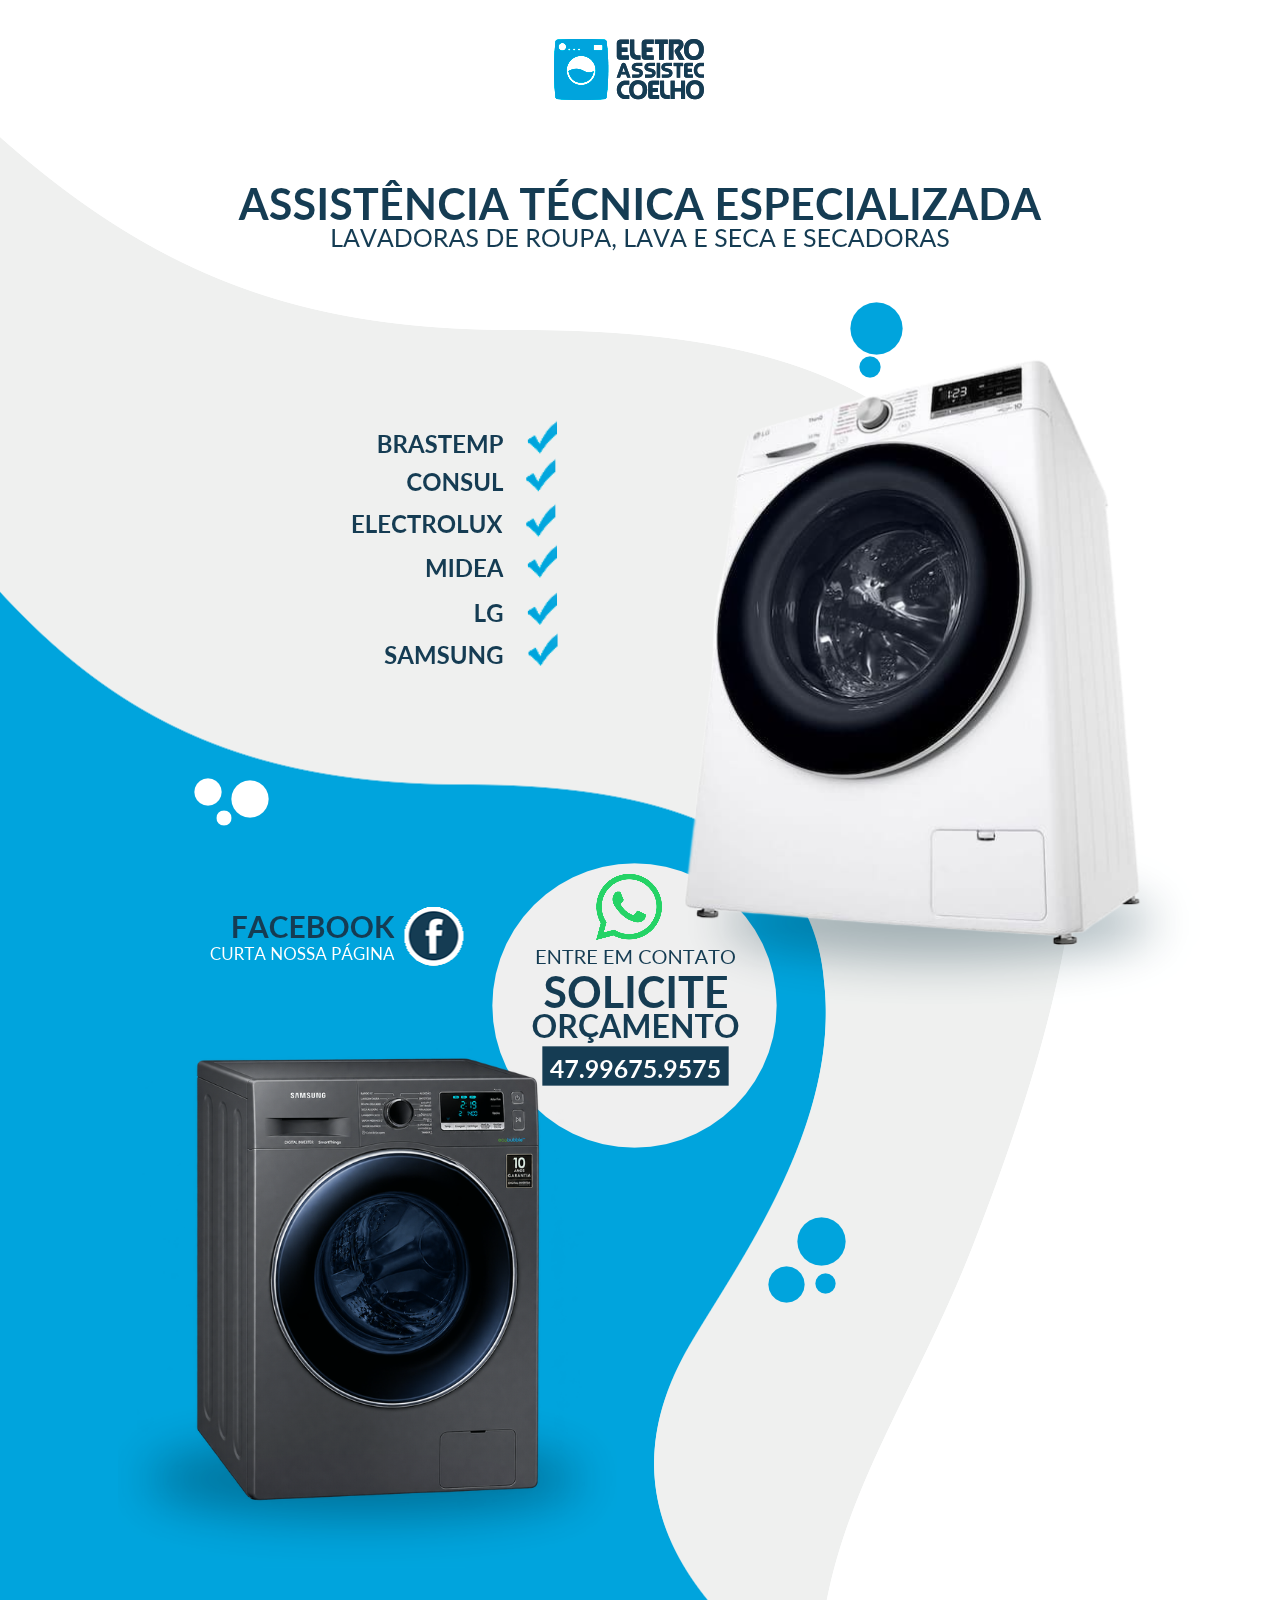
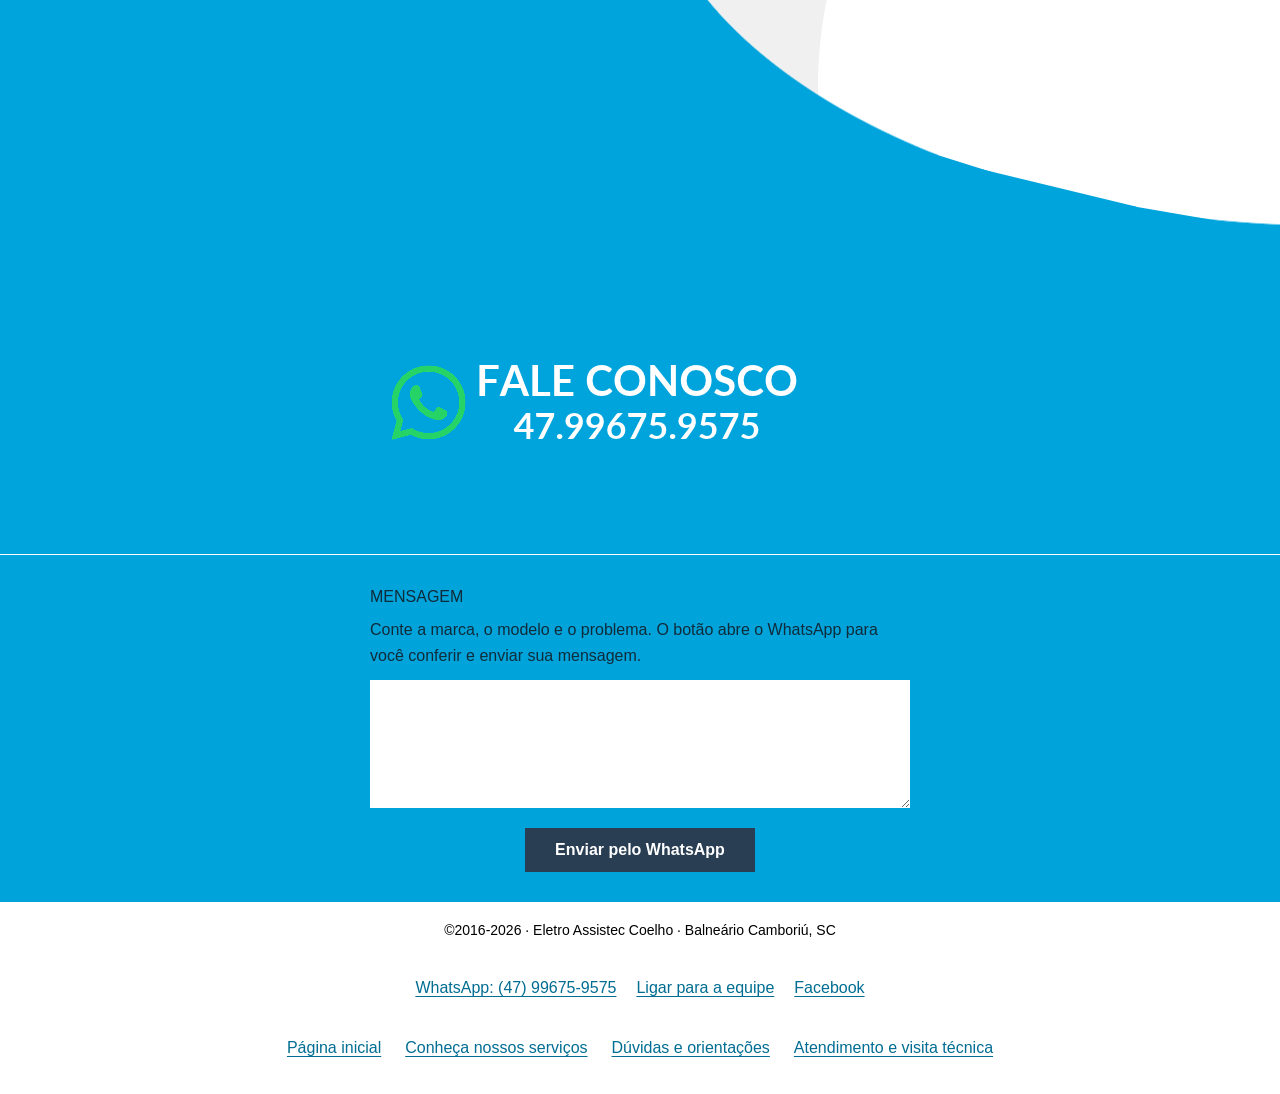
==== commit c02f16d6: "fix: performance pagespeed" ====
--- a/index.html
+++ b/index.html
@@ -7,8 +7,11 @@
     <meta name="description" content="Assistência técnica especializada em máquinas de lavar, lava e seca e secadoras em Balneário Camboriú. Atendimento no local, visita e orçamento gratuitos.">
     <title>Assistência técnica especializada em Balneário Camboriú | Eletro Assistec Coelho</title>
     <link rel="icon" href="favicon.ico" />
+    <link rel="preload" as="image" href="img/screen.webp" type="image/webp" media="(max-width: 649px)" fetchpriority="high">
+    <link rel="preload" as="image" href="img/screen-650.webp" type="image/webp" media="(min-width: 650px) and (max-width: 1039px)" fetchpriority="high">
+    <link rel="preload" as="image" href="img/screen-1024.webp" type="image/webp" media="(min-width: 1040px)" fetchpriority="high">
+    <script src="js/mapas-responsivos.js" defer></script>
     <link rel="canonical" href="https://eletroassisteccoelho.com.br/">
-    <link rel="stylesheet" href="css/conteudos.css" />
     <meta property="og:type" content="website" />
     <meta property="og:locale" content="pt_BR" />
     <meta property="og:site_name" content="Eletro Assistec Coelho" />
@@ -262,124 +265,18 @@
           width: 100%;
         }
       }
-      .jcarousel-wrapper {
-        display: none;
-        left: 50%;
-        position: absolute;
-      }
-      @media (min-width: 650px) {
-        .jcarousel-wrapper {
-          display: block;
-          margin-left: -250px;
-          top: 1050px;
-          width: 500px;
-        }
-      }
-      @media (min-width: 1040px) {
-        .jcarousel-wrapper {
-          margin-left: -450px;
-          top: 1680px;
-          width: 900px;
-        }
-      }
-      .jcarousel {
-        overflow: hidden;
-        position: relative;
-        width: 100%;
-      }
-      .jcarousel a {
-        background: #fff;
-        display: block;
-        margin: 0 5px;
-        padding-top: 75%;
-        position: relative;
-      }
-      .jcarousel img {
-        display: block;
-        height: auto !important;
-        left: 50%;
-        position: absolute;
-        top: 50%;
-        -moz-transform: translate(-50%, -50%);
-        -webkit-transform: translate(-50%, -50%);
-        transform: translate(-50%, -50%);
-        width: 100%;
-      }
-      .jcarousel li {
-        width: 200px;
-        float: left;
-      }
-      .jcarousel ul {
-        list-style: none;
-        margin: 0;
-        padding: 0;
-        position: relative;
-        width: 20000em;
-      }
-      .jcarousel-control {
-        background: #293e53;
-        border-radius: 50%;
-        color: #fff;
-        height: 50px;
-        line-height: 40px;
-        margin-top: -25px;
-        position: absolute;
-        text-align: center;
-        text-decoration: none;
-        top: 50%;
-        width: 50px;
-      }
-      .jcarousel-control::before {
-        border-color: transparent;
-        border-style: solid;
-        border-width: 13px;
-        content: '';
-        font-size: 0;
-      }
-      .jcarousel-control-prev {
-        left: -55px;
-      }
-      .jcarousel-control-prev::before {
-        border-left-width: 0;
-        border-right-color: white;
-        margin-left: -5px;
-      }
-      .jcarousel-control-next {
-        right: -55px;
-      }
-      .jcarousel-control-next::before {
-        border-left-color: white;
-        border-right-width: 0;
-        margin-right: -5px;
-      }
-      .alert {
-        border-radius: 4px;
-        border: 1px solid transparent;
-        box-shadow: 3px 2px 7px rgba(0, 0, 0, 0.5);
-        font-size: 120%;
-        left: 50%;
-        margin: 15px;
-        padding: 20px 30px;
-        position: fixed;
-        top: 0;
-        transform: translate(-50%, 0);
-      }
-      .alert > *:first-child {
-        margin-top: 0;
-      }
-      .alert > *:last-child {
-        margin-bottom: 0;
-      }
-      .alert.success {
-        color: #3c763d;
-        background-color: #dff0d8;
-        border-color: #d6e9c6;
-      }
-      .alert.warning {
-        color: #8a6d3b;
-        background-color: #fcf8e3;
-        border-color: #faebcc;
-      }
+      .home-content-links {
+        display: flex;
+        flex-wrap: wrap;
+        justify-content: center;
+        gap: .75rem 1.5rem;
+        max-width: 1024px;
+        margin: 0 auto;
+        padding: 0 20px 24px;
+        line-height: 1.6;
+      }
+      .home-content-links a { color: #006d92; text-underline-offset: 3px; }
+      .home-content-links a:focus-visible { outline: 2px solid #293e53; outline-offset: 4px; }
     </style>
     <link rel="stylesheet" href="css/acessibilidade.css">
 </head>
@@ -415,17 +312,22 @@
     </div>
 
     <!-- XS -->
-    <img
-      usemap="#map-xs"
-      class="visible-xs"
-      src="img/screen.png"
-      width="650"
-      height="1218"
-      orgWidth="650"
-      orgHeight="1218"
-      alt="Eletro Assistec Coelho: assistência técnica especializada para máquinas de lavar, lava e seca e secadoras. Links para orçamento e Facebook."
-      style="width: 100% !important; height: auto !important"
-    />
+    <picture class="visible-xs">
+      <source srcset="img/screen.webp" type="image/webp">
+      <img
+        usemap="#map-xs"
+        class="visible-xs"
+        src="img/screen.png"
+        width="649"
+        height="1217"
+        data-map-width="650"
+        data-map-height="1218"
+        fetchpriority="high"
+        loading="eager"
+        alt="Eletro Assistec Coelho: assistência técnica especializada para máquinas de lavar, lava e seca e secadoras. Links para orçamento e Facebook."
+        style="width: 100% !important; height: auto !important"
+      />
+    </picture>
     <map id="map-xs" name="map-xs">
       <area
         alt="Solicitar orçamento pelo WhatsApp (abre em nova aba)"
@@ -454,8 +356,6 @@
       src="img/blank-650.png"
       width="650"
       height="1373"
-      orgWidth="650"
-      orgHeight="1373"
       alt="Eletro Assistec Coelho: assistência técnica especializada para máquinas de lavar, lava e seca e secadoras. Links para orçamento e Facebook."
     />
     <map id="map-sm" name="map-sm">
@@ -495,8 +395,6 @@
       src="img/blank-1024.png"
       width="1024"
       height="2155"
-      orgWidth="1024"
-      orgHeight="2155"
       alt="Eletro Assistec Coelho: assistência técnica especializada para máquinas de lavar, lava e seca e secadoras. Links para orçamento e Facebook."
     />
     <map id="map-lg" name="map-lg">
@@ -561,51 +459,5 @@
       </nav>
     </footer>
 
-    <script
-      src="https://code.jquery.com/jquery-1.12.3.min.js"
-      integrity="sha256-aaODHAgvwQW1bFOGXMeX+pC4PZIPsvn2h1sArYOhgXQ="
-      crossorigin="anonymous"
-    ></script>
-    <script src="js/jquery.rwdImageMaps.min.js"></script>
-    <script src="js/jquery.jcarousel.min.js"></script>
-    <script src="js/jquery.maskedinput.min.js"></script>
-    <script src="vendor/fancybox/jquery.fancybox.pack.js"></script>
-    <link rel="stylesheet" href="vendor/fancybox/jquery.fancybox.css" />
-    <script>
-      $(document).ready(function (e) {
-        $('[type="tel"]')
-          .focusout(function () {
-            var p, e;
-            e = $(this);
-            e.unmask();
-            p = e.val().replace(/\D/g, '');
-            if (p.length > 10) {
-              e.mask('(99) 99999-999?9');
-            } else {
-              e.mask('(99) 9999-9999?9');
-            }
-          })
-          .trigger('focusout');
-
-        $('[rel="fancybox"]').fancybox();
-        $('img[usemap]').rwdImageMaps();
-
-        $('.jcarousel')
-          .on('jcarousel:reload jcarousel:create', function () {
-            var carousel = $(this),
-              width = carousel.innerWidth();
-            if (width >= 900) {
-              width = width / 5;
-            } else {
-              width = width / 4;
-            }
-            carousel.jcarousel('items').css('width', Math.ceil(width) + 'px');
-          })
-          .jcarousel({ wrap: 'circular' });
-
-        $('.jcarousel-control-prev').jcarouselControl({ target: '-=1' });
-        $('.jcarousel-control-next').jcarouselControl({ target: '+=1' });
-      });
-    </script>
   </body>
 </html>
--- a/css/acessibilidade.css
+++ b/css/acessibilidade.css
@@ -47,10 +47,10 @@
   left: 8px;
 }
 
-.home-page .form-container { color: #fff; }
+.home-page .form-container { color: #102c3b; }
 .home-page form { overflow: visible; }
 .home-page form::after { content: ''; display: table; clear: both; }
-.home-page label { color: #fff; font-size: 1rem; line-height: 1.5; }
+.home-page label { color: #102c3b; font-size: 1rem; line-height: 1.5; }
 .home-page .form-help { margin: 8px 0 12px; font-size: 1rem; line-height: 1.6; }
 .home-page textarea {
   color: #102c3b;
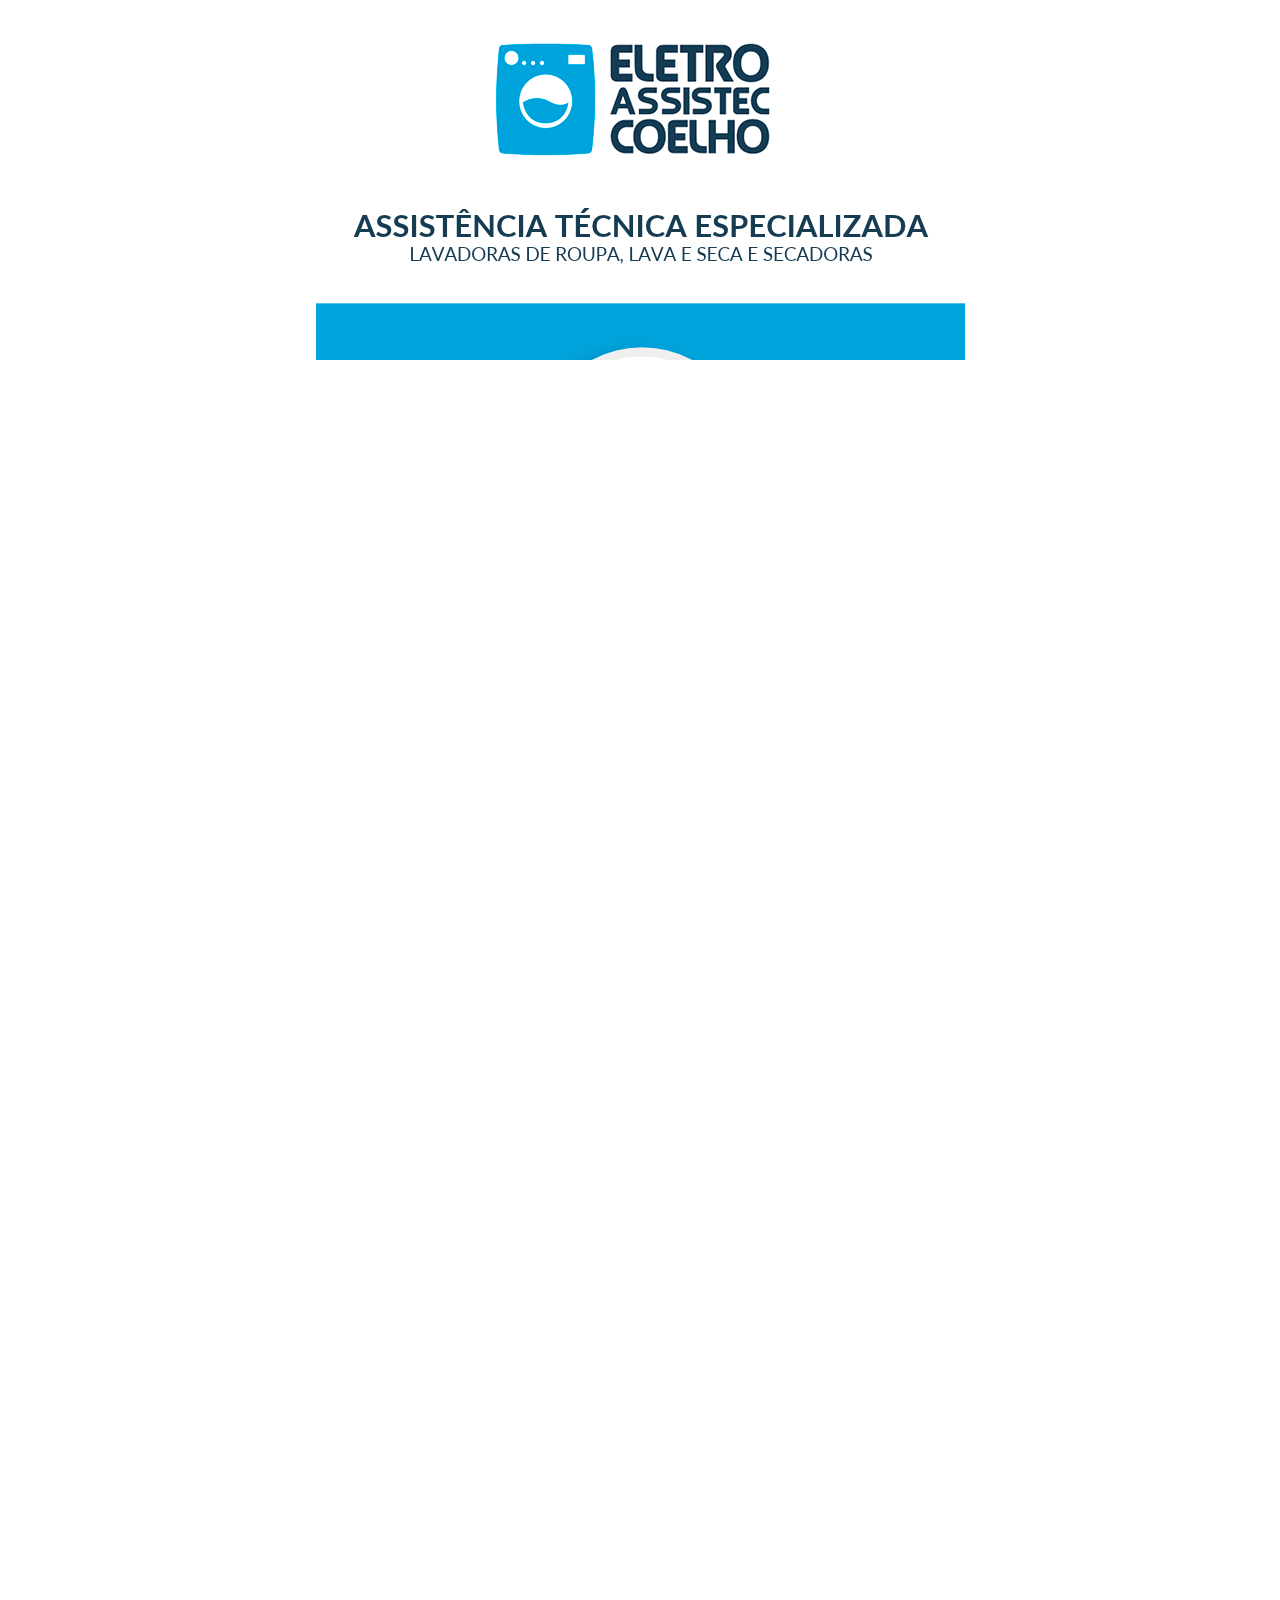
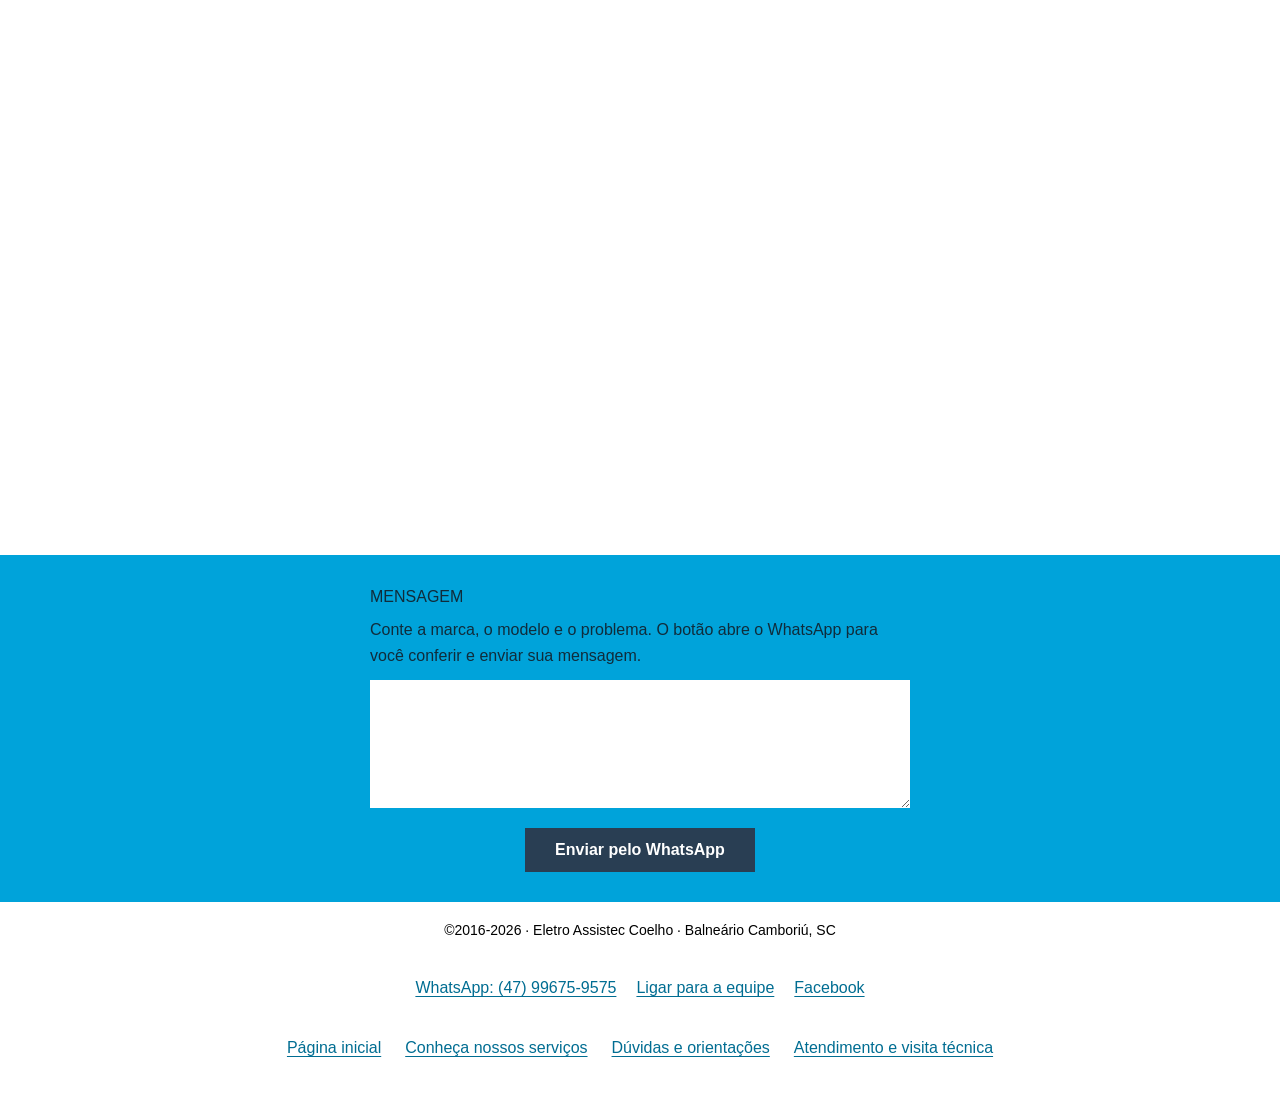
==== commit 39b71884: "fix: performance pagespeed" ====
--- a/index.html
+++ b/index.html
@@ -7,10 +7,7 @@
     <meta name="description" content="Assistência técnica especializada em máquinas de lavar, lava e seca e secadoras em Balneário Camboriú. Atendimento no local, visita e orçamento gratuitos.">
     <title>Assistência técnica especializada em Balneário Camboriú | Eletro Assistec Coelho</title>
     <link rel="icon" href="favicon.ico" />
-    <link rel="preload" as="image" href="img/screen.webp" type="image/webp" media="(max-width: 649px)" fetchpriority="high">
-    <link rel="preload" as="image" href="img/screen-650.webp" type="image/webp" media="(min-width: 650px) and (max-width: 1039px)" fetchpriority="high">
-    <link rel="preload" as="image" href="img/screen-1024.webp" type="image/webp" media="(min-width: 1040px)" fetchpriority="high">
-    <script src="js/mapas-responsivos.js" defer></script>
+    <script src="assets/mapas-responsivos.56e3eb635590.js" defer></script>
     <link rel="canonical" href="https://eletroassisteccoelho.com.br/">
     <meta property="og:type" content="website" />
     <meta property="og:locale" content="pt_BR" />
@@ -142,17 +139,23 @@
           'Helvetica Neue', Helvetica, Arial, sans-serif;
         margin: 0;
       }
+      .home-art { position: relative; }
+      .art-heading, .art-body { display: block; }
+      .art-image { width: 100%; height: auto; }
+      .art-body { display: none; }
+      .image-map { position: absolute; top: 0; left: 50%; transform: translateX(-50%); }
+      .image-map.visible-xs { width: 100%; height: 100%; }
       @media (min-width: 650px) {
-        body {
-          background-image: url('img/screen-650.png');
-          background-image: image-set(url('img/screen-650.webp') type('image/webp'), url('img/screen-650.png') type('image/png'));
-        }
+        .home-art { height: 1373px; overflow: hidden; }
+        .art-body { display: block; }
+        .art-image { object-fit: none; object-position: center top; }
+        .art-heading .art-image { height: 240px; }
+        .art-body .art-image { height: 1132px; }
       }
       @media (min-width: 1040px) {
-        body {
-          background-image: url('img/screen-1024.png');
-          background-image: image-set(url('img/screen-1024.webp') type('image/webp'), url('img/screen-1024.png') type('image/png'));
-        }
+        .home-art { height: 2155px; }
+        .art-heading .art-image { height: 360px; }
+        .art-body .art-image { height: 1794px; }
       }
       footer {
         color: #000;
@@ -278,7 +281,7 @@
       .home-content-links a { color: #006d92; text-underline-offset: 3px; }
       .home-content-links a:focus-visible { outline: 2px solid #293e53; outline-offset: 4px; }
     </style>
-    <link rel="stylesheet" href="css/acessibilidade.css">
+    <style id="acessibilidade-inline">.visually-hidden { position: absolute; width: 1px; height: 1px; padding: 0; margin: -1px; overflow: hidden; clip: rect(0, 0, 0, 0); clip-path: inset(50%); white-space: nowrap; border: 0; } .home-page, .content-page { -webkit-text-size-adjust: 100%; } .content-page { font-size: 1rem; } .home-page :focus-visible, .content-page :focus-visible { outline: 3px solid #102c3b; outline-offset: 3px; box-shadow: 0 0 0 3px #fff; } .home-page main:focus-visible, .home-page #contato:focus-visible, .content-page main:focus-visible { outline-offset: -3px; box-shadow: none; } .skip-navigation { position: absolute; top: 0; left: 0; z-index: 10; } .home-page .skip-link, .content-page .skip-link { position: fixed; top: 8px; left: 8px; z-index: 10; max-width: calc(100% - 16px); transform: translateY(calc(-100% - 20px)); padding: 12px 16px; background: #fff; color: #102c3b; font: bold 1rem/1.5 Arial, sans-serif; overflow-wrap: anywhere; } .home-page .skip-link:focus, .content-page .skip-link:focus { transform: none; top: 8px; left: 8px; } .home-page .form-container { color: #102c3b; } .home-page form { overflow: visible; } .home-page form::after { content: ''; display: table; clear: both; } .home-page label { color: #102c3b; font-size: 1rem; line-height: 1.5; } .home-page .form-help { margin: 8px 0 12px; font-size: 1rem; line-height: 1.6; } .home-page textarea { color: #102c3b; font: 1rem/1.5 Arial, sans-serif; min-height: 8em; resize: vertical; } .home-page .btn { font-size: 1rem; min-width: 44px; min-height: 44px; line-height: 1.5; } .home-page .home-contact-links { display: flex; flex-wrap: wrap; justify-content: center; gap: 8px 20px; max-width: 1024px; padding: 8px 20px 16px; margin: 0 auto; line-height: 1.5; } .home-page .home-contact-links a { color: #006d92; text-underline-offset: 3px; } .home-page .home-content-links a, .home-page .home-contact-links a { display: inline-flex; align-items: center; min-height: 44px; font-size: 1rem; } .home-page footer .nowrap { white-space: normal; } .home-page footer { overflow-wrap: anywhere; } .content-page .content-nav a, .content-page .content-footer a, .content-page .contact-actions a { display: inline-flex; align-items: center; min-height: 44px; } .content-page .content-nav a, .content-page .content-footer { font-size: 1rem; } .content-page .content-nav a { line-height: 1.5; } .content-page .breadcrumb a { display: inline-block; min-height: 24px; } .content-page h1 { font-size: clamp(1.75rem, 1.2rem + 2vw, 2.375rem); } .content-page h2 { font-size: 1.5625rem; } .content-page h3, .content-page .intro { font-size: 1.1875rem; } .content-page .article-label, .content-page .source-note, .content-page .breadcrumb { font-size: .875rem; } .content-page table { font-size: .9375rem; } .content-page .contact-section, .content-page .contact-actions a { color: #102c3b; } .content-page .contact-actions .contact-button { color: #fff; } .content-page p, .content-page li, .content-page h1, .content-page h2, .content-page h3, .content-page td, .content-page th { overflow-wrap: anywhere; } .content-page .table-wrap { max-width: 100%; } @media (prefers-reduced-motion: reduce) { html { scroll-behavior: auto !important; } .home-page *, .content-page * { animation: none !important; transition: none !important; scroll-behavior: auto !important; } } @media (forced-colors: active) { .home-page :focus-visible, .content-page :focus-visible { outline: 3px solid Highlight; box-shadow: none; } .home-page .btn, .content-page .contact-button { border: 2px solid ButtonText; } .home-page textarea { border: 1px solid CanvasText; } .home-page .skip-link, .content-page .skip-link { border: 2px solid CanvasText; } } @media print { .content-page .skip-link, .content-page .content-nav, .content-page .article-toc, .content-page .related { display: none; } .content-page .content-width { width: 100%; } .content-page .table-wrap { overflow: visible; } .content-page .contact-section, .content-page .contact-actions .contact-button { color: #000; background: #fff; } .content-page h2, .content-page h3, .content-page caption { break-after: avoid; } .content-page tr { break-inside: avoid; } }</style>
 </head>
   <body class="home-page">
     <nav class="skip-navigation" aria-label="Atalhos de navegação">
@@ -311,23 +314,34 @@
       </address>
     </div>
 
-    <!-- XS -->
-    <picture class="visible-xs">
-      <source srcset="img/screen.webp" type="image/webp">
-      <img
-        usemap="#map-xs"
-        class="visible-xs"
-        src="img/screen.png"
-        width="649"
-        height="1217"
-        data-map-width="650"
-        data-map-height="1218"
-        fetchpriority="high"
-        loading="eager"
-        alt="Eletro Assistec Coelho: assistência técnica especializada para máquinas de lavar, lava e seca e secadoras. Links para orçamento e Facebook."
-        style="width: 100% !important; height: auto !important"
-      />
-    </picture>
+    <div class="home-art">
+      <picture class="art-heading">
+        <source media="(min-width: 1040px)" srcset="assets/home-desktop-top.c4a379279295.webp" type="image/webp">
+        <source media="(min-width: 1040px)" srcset="assets/home-desktop-top.cd706bb27ec0.png">
+        <source media="(min-width: 650px)" srcset="assets/home-tablet-top.7684876d3395.webp" type="image/webp">
+        <source media="(min-width: 650px)" srcset="assets/home-tablet-top.653bcdf14107.png">
+        <source srcset="assets/home-mobile.8f227007810a.webp" type="image/webp">
+        <img class="art-image" src="assets/home-mobile.9faed41ad6e2.png" width="649" height="1217" fetchpriority="high" loading="eager" alt="">
+      </picture>
+      <picture class="art-body">
+        <source media="(min-width: 1040px)" srcset="assets/home-desktop-bottom.d90925612bfa.webp" type="image/webp">
+        <source media="(min-width: 1040px)" srcset="assets/home-desktop-bottom.4bde0c7f4065.png">
+        <source media="(min-width: 650px)" srcset="assets/home-tablet-bottom.078bbad83c64.webp" type="image/webp">
+        <source media="(min-width: 650px)" srcset="assets/home-tablet-bottom.4c1a04ddcc85.png">
+        <img class="art-image" src="[data-uri]" width="1" height="1" fetchpriority="high" loading="eager" alt="">
+      </picture>
+
+    <!-- Mapas das artes: coordenadas e destinos originais. -->
+    <img
+      usemap="#map-xs"
+      class="image-map visible-xs"
+      src="[data-uri]"
+      width="649"
+      height="1217"
+      data-map-width="650"
+      data-map-height="1218"
+      alt="Eletro Assistec Coelho: assistência técnica especializada para máquinas de lavar, lava e seca e secadoras. Links para orçamento e Facebook."
+    />
     <map id="map-xs" name="map-xs">
       <area
         alt="Solicitar orçamento pelo WhatsApp (abre em nova aba)"
@@ -352,8 +366,8 @@
     <!-- SM -->
     <img
       usemap="#map-sm"
-      class="visible-sm"
-      src="img/blank-650.png"
+      class="image-map visible-sm"
+      src="[data-uri]"
       width="650"
       height="1373"
       alt="Eletro Assistec Coelho: assistência técnica especializada para máquinas de lavar, lava e seca e secadoras. Links para orçamento e Facebook."
@@ -391,8 +405,8 @@
     <!-- LG -->
     <img
       usemap="#map-lg"
-      class="visible-lg"
-      src="img/blank-1024.png"
+      class="image-map visible-lg"
+      src="[data-uri]"
       width="1024"
       height="2155"
       alt="Eletro Assistec Coelho: assistência técnica especializada para máquinas de lavar, lava e seca e secadoras. Links para orçamento e Facebook."
@@ -427,6 +441,8 @@
       />
     </map>
 
+
+    </div>
 
     <section class="form-container" id="contato" tabindex="-1" aria-labelledby="contato-titulo">
       <h2 class="visually-hidden" id="contato-titulo">Solicitar atendimento pelo WhatsApp</h2>
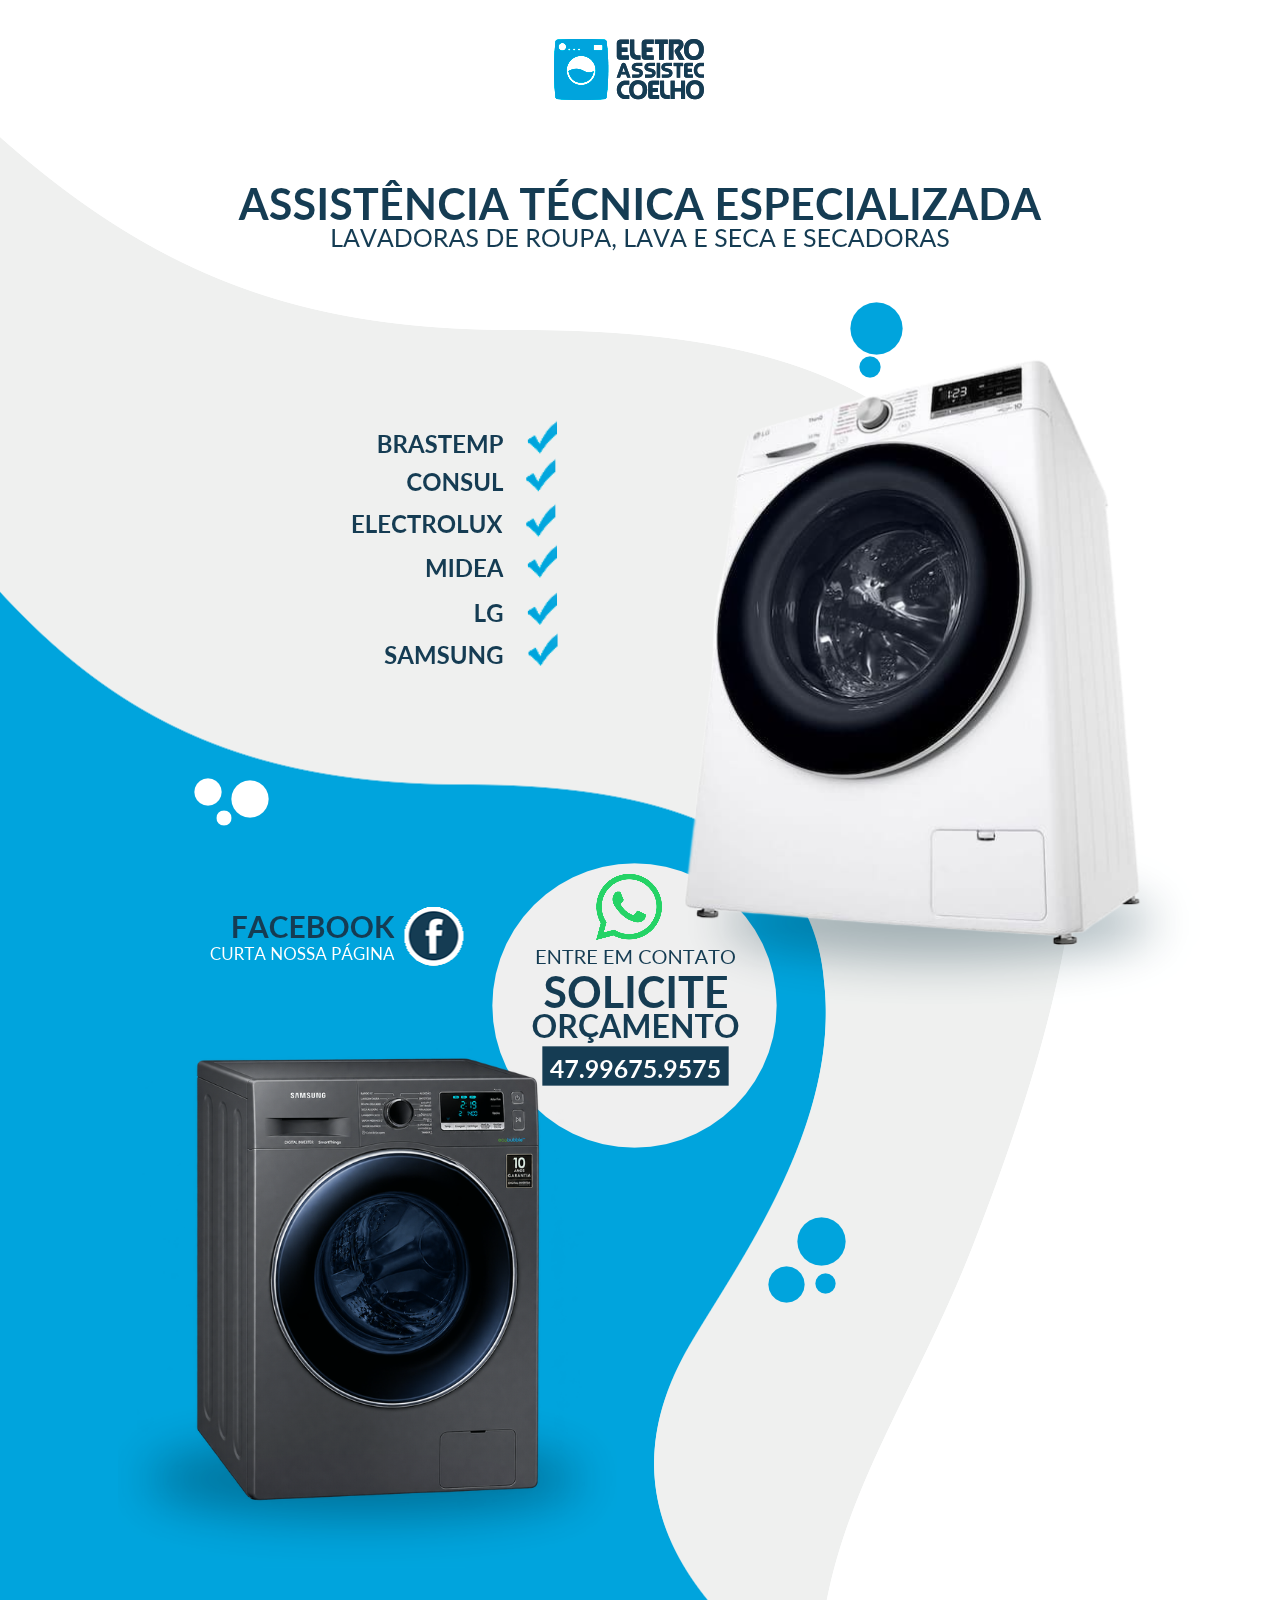
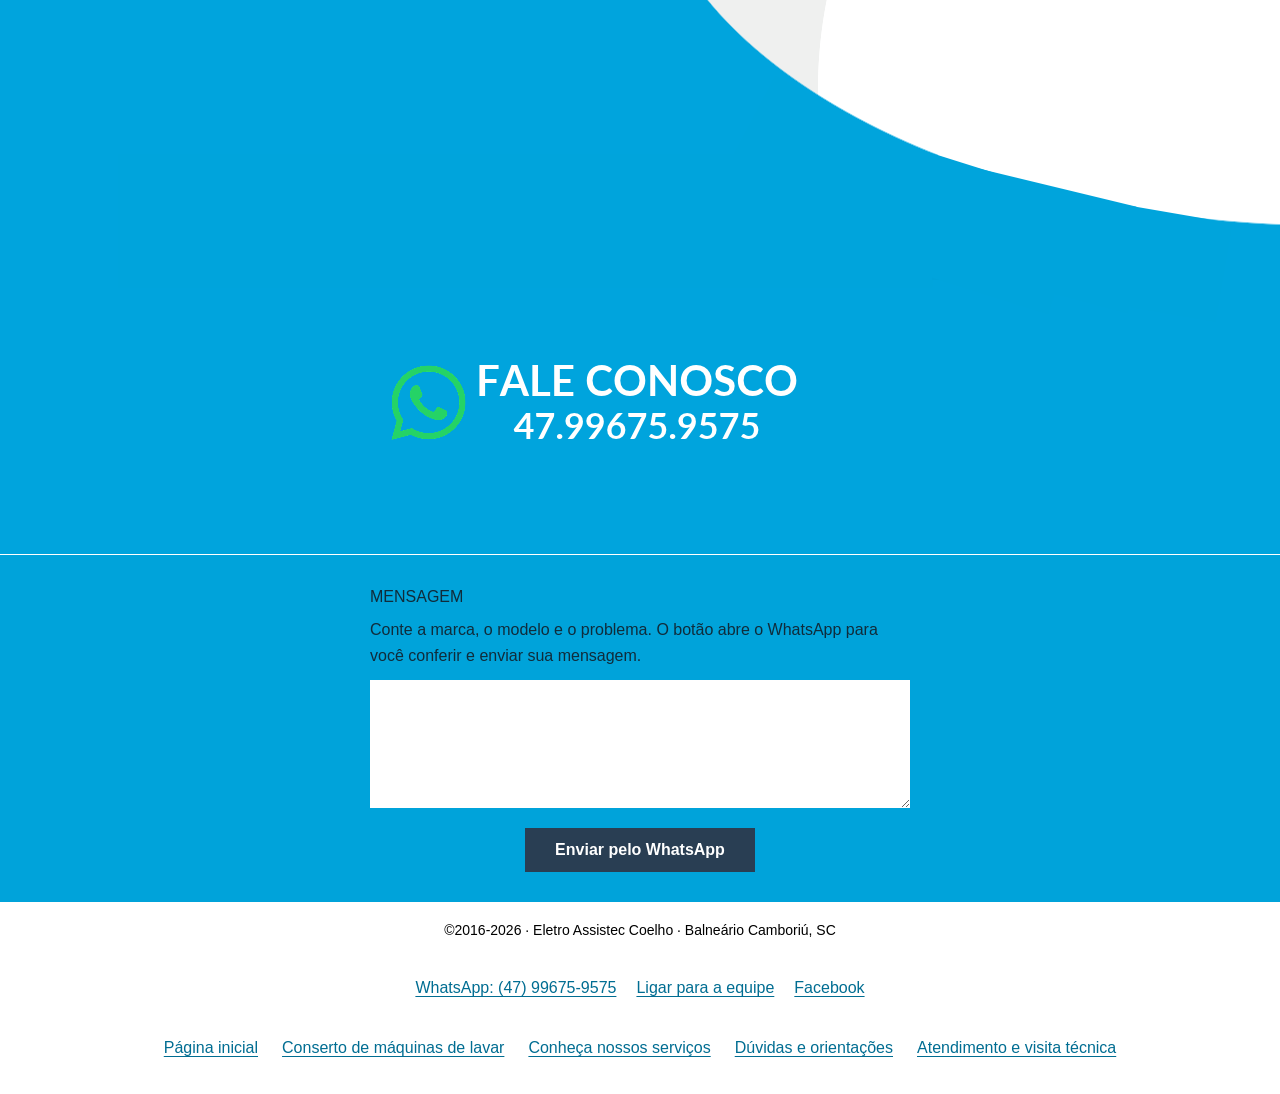
==== commit ff5b2542: "feat: new page for rank" ====
--- a/index.html
+++ b/index.html
@@ -468,7 +468,8 @@
         <a href="https://www.facebook.com/assisteccoelho/">Facebook</a>
       </nav>
       <nav class="home-content-links" aria-label="Dúvidas e orientações">
-        <a href="index.html">Página inicial</a>
+        <a href="/">Página inicial</a>
+        <a href="conserto-de-maquina-de-lavar-balneario-camboriu.html">Conserto de máquinas de lavar</a>
         <a href="servicos.html">Conheça nossos serviços</a>
         <a href="duvidas-e-orientacoes.html">Dúvidas e orientações</a>
         <a href="visita-tecnica-gratuita.html">Atendimento e visita técnica</a>
